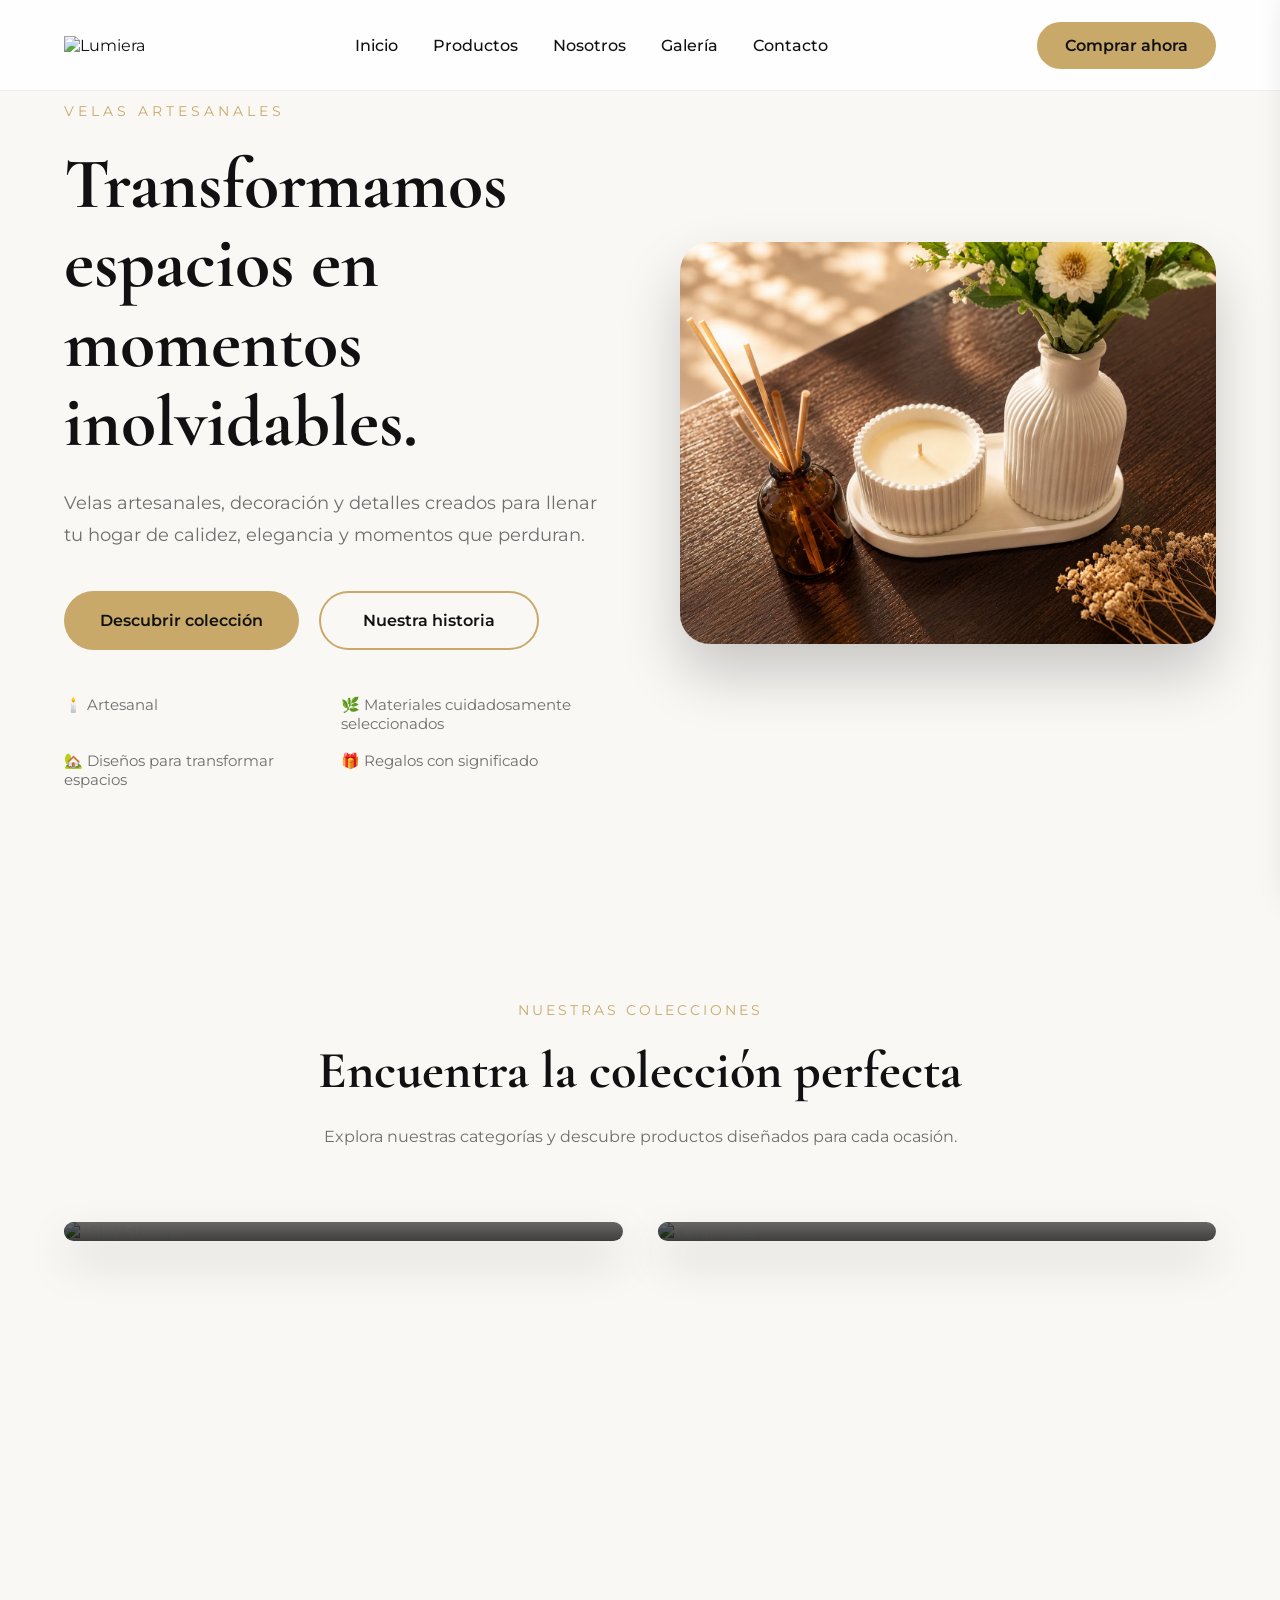
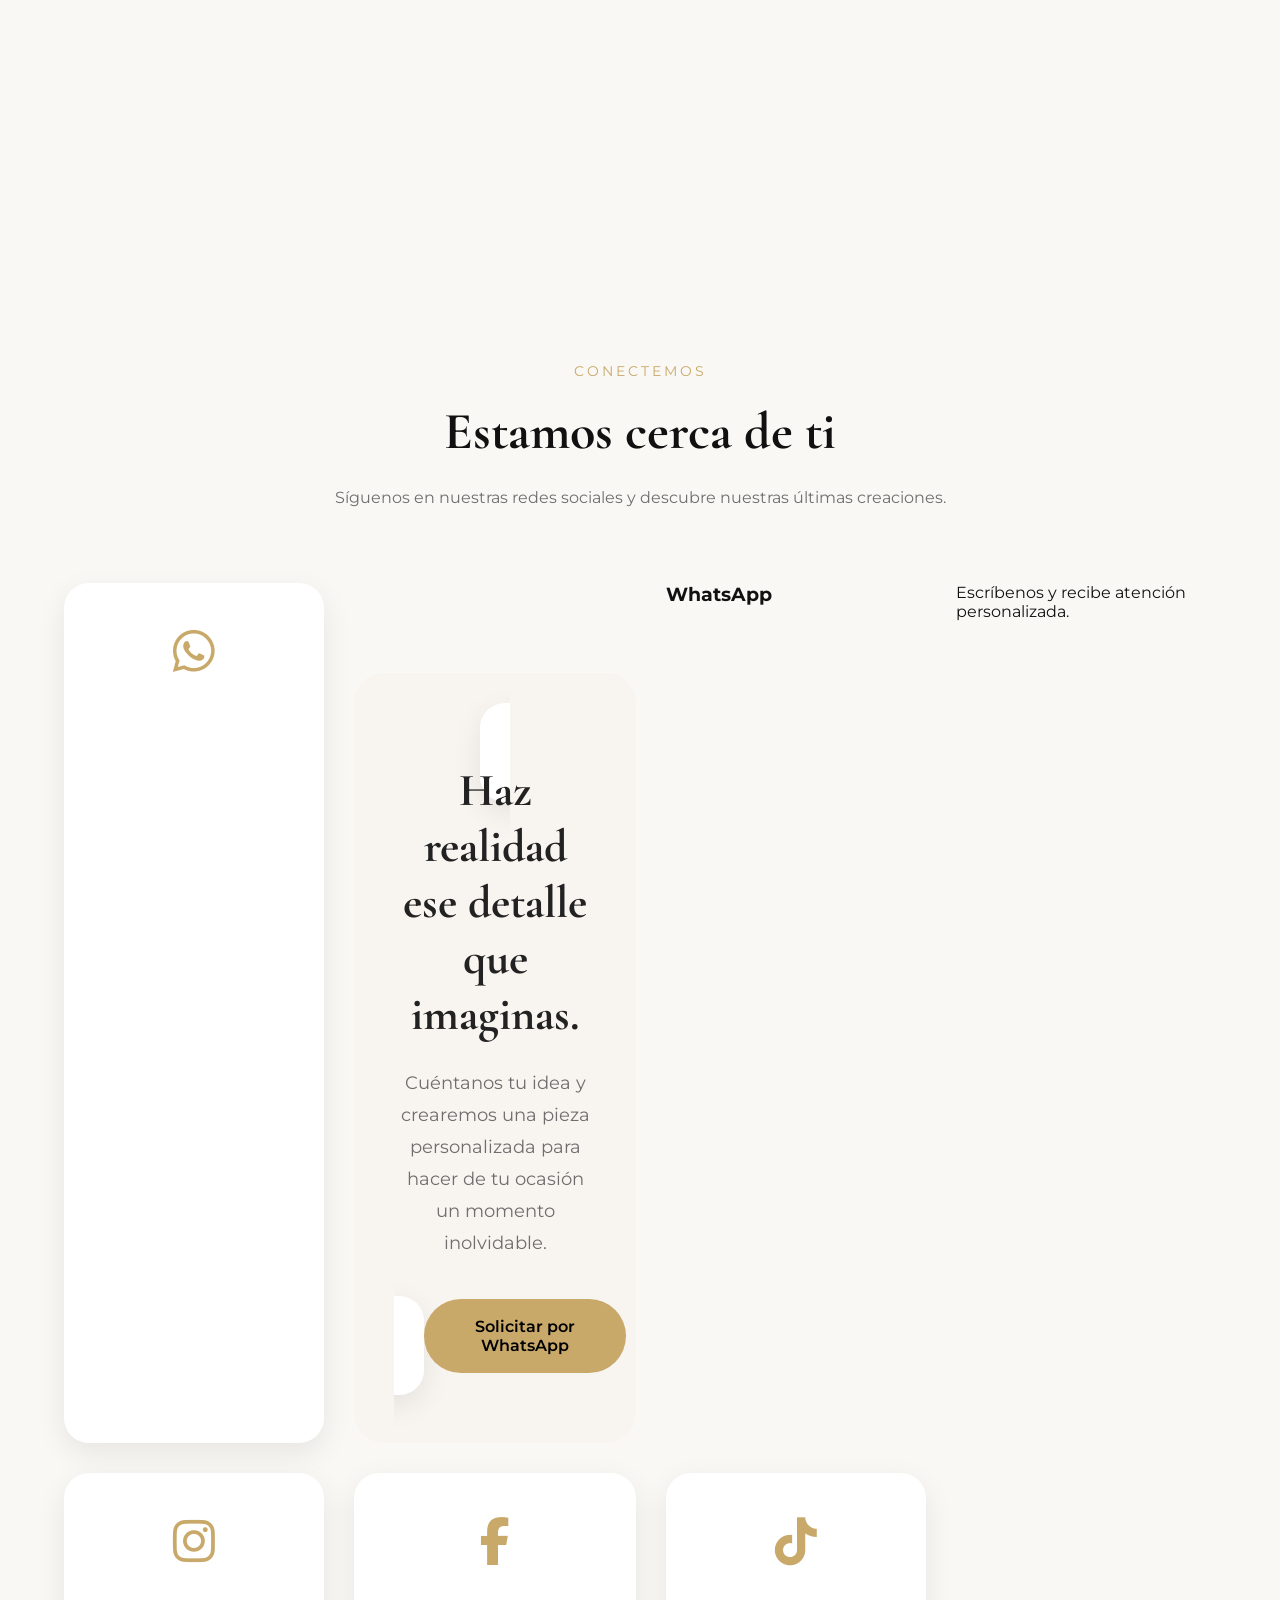
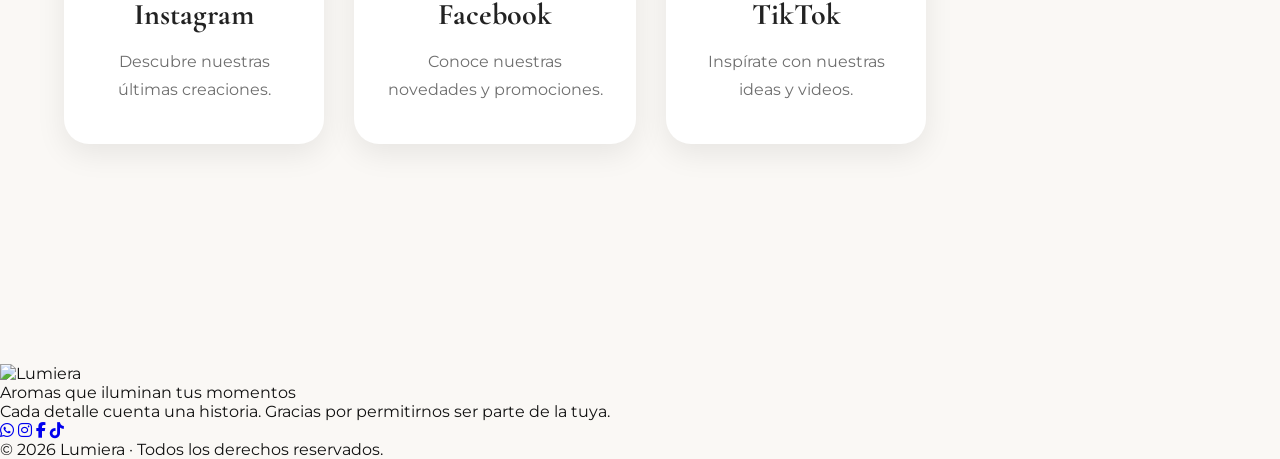
==== index.html @ d1948fd7 "Actualizar index.html" ====
<!DOCTYPE html>
<html lang="es">

<head>

    <meta charset="UTF-8">

    <meta name="viewport" content="width=device-width, initial-scale=1.0">

    <title>Lumiera | Aromas que iluminan tus momentos</title>

    <link rel="stylesheet" href="style.css">
        
        <link rel="stylesheet"
href="https://cdnjs.cloudflare.com/ajax/libs/font-awesome/6.7.2/css/all.min.css">

    <!-- Google Fonts -->

    <link rel="preconnect" href="https://fonts.googleapis.com">

    <link rel="preconnect" href="https://fonts.gstatic.com" crossorigin>

    <link href="https://fonts.googleapis.com/css2?family=Cormorant+Garamond:wght@400;500;600;700&family=Montserrat:wght@300;400;500;600&display=swap" rel="stylesheet">

</head>

<body>

<header>

<nav class="navbar">

    <!-- Logo -->

    <div class="logo">

        <img src="img/logo.png" alt="Lumiera">

    </div>

    <!-- Menú -->

    <ul class="menu">

        <li><a href="#inicio">Inicio</a></li>

        <li><a href="#productos">Productos</a></li>

        <li><a href="#nosotros">Nosotros</a></li>

        <li><a href="#galeria">Galería</a></li>

        <li><a href="#contacto">Contacto</a></li>

    </ul>

<!-- Botón escritorio -->

<a href="#productos" class="btn-menu">

    Comprar ahora

</a>

<!-- Botón hamburguesa -->

<div class="hamburguesa">

    <span></span>
    <span></span>
    <span></span>

</div>

</nav>

<!-- Menú lateral para móviles -->

<div class="menu-movil">

    <a href="#inicio">Inicio</a>

    <a href="#productos">Colección</a>

    <a href="#nosotros">Nosotros</a>

    <a href="#galeria">Galería</a>

    <a href="#contacto">Contacto</a>

    <a href="#productos" class="btn-menu-movil">

        Comprar ahora

    </a>

</div>

</header>

<section id="inicio" class="hero">

<div class="hero-texto">

<span>

VELAS ARTESANALES

</span>

<h1>

Transformamos espacios
en momentos inolvidables.

</h1>

<p>

Velas artesanales, decoración y detalles creados para llenar tu hogar de calidez, elegancia y momentos que perduran.

</p>

<div class="hero-botones">

    <a href="#productos" class="btn-principal">

        Descubrir colección

    </a>

    <a href="#nosotros" class="btn-secundario">

        Nuestra historia

    </a>

</div>

<div class="hero-valores">

    <div>🕯️ Artesanal</div>

    <div>🌿 Materiales cuidadosamente seleccionados</div>

    <div>🏡 Diseños para transformar espacios</div>

    <div>🎁 Regalos con significado</div>

</div>

</div>

<div class="hero-imagen">

<img src="img/hero.jpg" alt="Hero">

</div>

</section>

<section id="productos" class="colecciones">

    <div class="titulo-seccion">

        <span>NUESTRAS COLECCIONES</span>

        <h2>Encuentra la colección perfecta</h2>

        <p>
            Explora nuestras categorías y descubre productos diseñados para cada ocasión.
        </p>

    </div>

    <div class="grid-colecciones">

        <!-- Baby Shower -->

        <a href="babyshower.html" class="card-coleccion">

            <img src="img/babyshower.jpg" alt="Baby Shower">

            <div class="card-info">

                <h3>Baby Shower</h3>

                <p>Recuerdos y detalles personalizados.</p>

            </div>

        </a>

        <!-- Cerámicas -->

        <a href="ceramicas.html" class="card-coleccion">

            <img src="img/ceramicas.jpg" alt="Cerámicas">

            <div class="card-info">

                <h3>Cerámicas</h3>

                <p>Decoración artesanal para tu hogar.</p>

            </div>

        </a>

    </div>

</section>

<section id="nosotros">

</section>

<section id="galeria">

</section>

<!-- =========================
CONTACTO
========================= -->

<section class="contacto" id="contacto">

    <div class="titulo-seccion">

        <span>CONECTEMOS</span>

        <h2>Estamos cerca de ti</h2>

        <p>
            Síguenos en nuestras redes sociales y descubre nuestras últimas creaciones.
        </p>

    </div>
    
    <div class="redes-contacto">

    <a href="https://wa.me/57TU_NUMERO" target="_blank" class="card-red">

    <div class="icono-red">
    <i class="fa-brands fa-whatsapp"></i>
</div>

<div class="cta-contacto">

    <h2>Haz realidad ese detalle que imaginas.</h2>

    <p>
        Cuéntanos tu idea y crearemos una pieza personalizada
        para hacer de tu ocasión un momento inolvidable.
    </p>

    <a href="https://wa.me/57TU_NUMERO?text=Hola,%20vi%20la%20página%20de%20Lumiera%20y%20me%20gustaría%20solicitar%20información."
       target="_blank"
       class="btn-contacto">

        Solicitar por WhatsApp

    </a>

</div>

        <h3>WhatsApp</h3>

        <p>Escríbenos y recibe atención personalizada.</p>

    </a>

    <a href="https://instagram.com/TU_USUARIO" target="_blank" class="card-red">

    <div class="icono-red">
    <i class="fa-brands fa-instagram"></i>
</div>

        <h3>Instagram</h3>

        <p>Descubre nuestras últimas creaciones.</p>

    </a>

    <a href="https://facebook.com/TU_PAGINA" target="_blank" class="card-red">

    <div class="icono-red">
    <i class="fa-brands fa-facebook-f"></i>
</div>

        <h3>Facebook</h3>

        <p>Conoce nuestras novedades y promociones.</p>

    </a>

    <a href="https://tiktok.com/@TU_USUARIO" target="_blank" class="card-red">

    <div class="icono-red">
    <i class="fa-brands fa-tiktok"></i>
</div>

        <h3>TikTok</h3>

        <p>Inspírate con nuestras ideas y videos.</p>

    </a>

</div>

</section>

<!-- =========================
FOOTER
========================= -->

<footer class="footer">

    <div class="footer-contenido">

        <img src="img/logo.png" alt="Lumiera" class="footer-logo">

        <p class="footer-eslogan">
            Aromas que iluminan tus momentos
        </p>

        <p class="footer-texto">
            Cada detalle cuenta una historia.
            Gracias por permitirnos ser parte de la tuya.
        </p>

        <div class="footer-redes">

            <a href="#"><i class="fa-brands fa-whatsapp"></i></a>

            <a href="#"><i class="fa-brands fa-instagram"></i></a>

            <a href="#"><i class="fa-brands fa-facebook-f"></i></a>

            <a href="#"><i class="fa-brands fa-tiktok"></i></a>

        </div>

        <p class="footer-copy">

            © 2026 Lumiera · Todos los derechos reservados.

        </p>

    </div>

</footer>

<script src="script.js"></script>

</body>

</html>
---- style.css ----
/* ==========================================
   LUMIERA
   Hoja de estilos principal
========================================== */

/* ===== VARIABLES ===== */

:root{

    --color-fondo:#FAF8F5;

    --color-fondo-2:#F3EEE8;

    --color-negro:#111111;

    --color-dorado:#C8A96A;

    --color-gris:#6E6E6E;

    --color-blanco:#FFFFFF;

    --fuente-titulo:'Cormorant Garamond', serif;

    --fuente-texto:'Montserrat', sans-serif;

}

/* ===== RESET ===== */

*{

    margin:0;

    padding:0;

    box-sizing:border-box;

}

html{

    scroll-behavior:smooth;

}

body{

    background:var(--color-fondo);

    color:var(--color-negro);

    font-family:var(--fuente-texto);

}

/* ===== HEADER ===== */

header{

    position:fixed;

    top:0;

    left:0;

    width:100%;

    background:rgba(255,255,255,.85);

    backdrop-filter:blur(12px);

    border-bottom:1px solid rgba(0,0,0,.05);

    z-index:999;

}

/* ===== NAVBAR ===== */

.navbar{

    width:90%;

    max-width:1400px;

    height:90px;

    margin:auto;

    display:flex;

    justify-content:space-between;

    align-items:center;

}

.logo img{

    height:100px;

}

.menu{

    display:flex;

    list-style:none;

    gap:35px;

}

.menu a{

    text-decoration:none;

    color:var(--color-negro);

    font-weight:500;

    transition:.3s;

}

.menu a:hover{

    color:var(--color-dorado);

}

/* ===== BOTÓN DEL MENÚ ===== */

.btn-menu{

    background:var(--color-dorado);

    color:var(--color-negro);

    padding:14px 28px;

    border-radius:40px;

    text-decoration:none;

    font-weight:600;

    transition:.3s;

}

.btn-menu:hover{

    transform:translateY(-3px);

    box-shadow:0 12px 25px rgba(200,169,106,.35);

}

/* ==========================
   BOTÓN HAMBURGUESA
========================== */

.hamburguesa{

    display:none;

    width:32px;

    height:24px;

    cursor:pointer;

    flex-direction:column;

    justify-content:space-between;

   position:relative;
   z-index:1001;

}

.hamburguesa span{

    width:100%;

    height:3px;

    background:var(--color-negro);

    border-radius:5px;

    transition:.3s;

}

/* ==========================
   MENÚ LATERAL MÓVIL
========================== */

.menu-movil{

    position:fixed;

    top:0;

    right:-320px;

    width:300px;

    height:100vh;

    background:white;

    box-shadow:-10px 0 30px rgba(0,0,0,.15);

    display:flex;

    flex-direction:column;

    padding:120px 35px;

    gap:25px;

    transition:.4s;

    z-index:998;

}

.menu-movil.activo{

    right:0;

}

.menu-movil a{

    text-decoration:none;

    color:var(--color-negro);

    font-size:18px;

}

.btn-menu-movil{

    margin-top:20px;

    background:var(--color-dorado);

    color:black !important;

    padding:15px;

    border-radius:30px;

    text-align:center;

}

/* ===== HERO ===== */

.hero{

    width:90%;

    max-width:1400px;

    min-height:100vh;

    margin:auto;

    display:grid;

    grid-template-columns:1fr 1fr;

    gap:80px;

    align-items:center;

    padding-top:90px;

}

.hero-texto span{

    color:var(--color-dorado);

    letter-spacing:4px;

    font-size:14px;

}

.hero-texto h1{

    font-family:var(--fuente-titulo);

    font-size:72px;

    line-height:1.1;

    margin:25px 0;

}

.hero-texto p{

    color:var(--color-gris);

    line-height:32px;

    font-size:18px;

    margin-bottom:40px;

}

.hero-botones{

    display:flex;

    gap:20px;

    margin-bottom:45px;

}

.btn-principal{

    display:inline-flex;

    align-items:center;

    justify-content:center;

    background:var(--color-dorado);

    color:var(--color-negro);

    text-decoration:none;

    padding:18px 36px;

    border-radius:50px;

    font-weight:600;

    min-width:220px;

    transition:all .3s ease;

}

.btn-principal:hover{

    transform:translateY(-4px);

    box-shadow:0 18px 35px rgba(200,169,106,.35);

}

.btn-secundario{

    display:inline-flex;

    align-items:center;

    justify-content:center;

    border:2px solid var(--color-dorado);

    color:var(--color-negro);

    text-decoration:none;

    padding:18px 36px;

    border-radius:50px;

    font-weight:600;

    min-width:220px;

    transition:all .3s ease;

}

.btn-secundario:hover{

    background:var(--color-dorado);

    transform:translateY(-4px);

}
.hero-valores{

    display:grid;

    grid-template-columns:1fr 1fr;

    gap:18px;

    color:var(--color-gris);

    font-size:15px;

}

.hero-texto a:hover{

    transform:translateY(-4px);

}

.hero-imagen img{

    width:100%;

    border-radius:30px;

    box-shadow:0 30px 60px rgba(0,0,0,.20);

}

/* ==========================================
   CABECERA CATEGORÍA
========================================== */

.cabecera-categoria{

    position:relative;

    width:100%;

    height:500px;

    overflow:hidden;

    display:flex;

    justify-content:center;

    align-items:center;

    text-align:center;

}

.cabecera-categoria img{

    position:absolute;

    width:100%;

    height:100%;

    object-fit:cover;

}

.overlay{

    position:absolute;

    inset:0;

    background:rgba(0,0,0,.45);

}

.cabecera-texto{

    position:relative;

    z-index:2;

    color:white;

    width:90%;

    max-width:900px;

}

.cabecera-texto span{

    color:#E4C27A;

    letter-spacing:4px;

    font-size:14px;

}

.cabecera-texto h1{

    font-family:var(--fuente-titulo);

    font-size:70px;

    margin:25px 0;

}

.cabecera-texto p{

    font-size:20px;

    line-height:34px;

}

/* ===== SECCIONES ===== */

section{

    padding:100px 0;

}

/* ==========================================
   COLECCIONES
========================================== */

.colecciones{

    width:90%;

    max-width:1400px;

    margin:auto;

}

.titulo-seccion{

    text-align:center;

    margin-bottom:70px;

}

.titulo-seccion span{

    color:var(--color-dorado);

    letter-spacing:3px;

    font-size:14px;

}

.titulo-seccion h2{

    font-family:var(--fuente-titulo);

    font-size:52px;

    margin:20px 0;

}

.titulo-seccion p{

    color:var(--color-gris);

    max-width:650px;

    margin:auto;

    line-height:30px;

}

.grid-colecciones{

    display:grid;

    grid-template-columns:repeat(2,1fr);

    gap:35px;

}

.card-coleccion{

    position:relative;

    overflow:hidden;

    border-radius:25px;

    text-decoration:none;

    color:white;

    box-shadow:0 20px 45px rgba(0,0,0,.15);

}

.card-coleccion img{

    width:100%;

    height:450px;

    object-fit:cover;

    transition:.5s;

}

.card-coleccion:hover img{

    transform:scale(1.08);

}

.card-info{

    position:absolute;

    left:0;

    bottom:0;

    width:100%;

    padding:35px;

    background:linear-gradient(to top,
    rgba(0,0,0,.75),
    rgba(0,0,0,.15),
    transparent);

}

.card-info h3{

    font-size:34px;

    font-family:var(--fuente-titulo);

    margin-bottom:10px;

}

.card-info p{

    font-size:16px;

}



/* ==========================================
   CATÁLOGO BABY SHOWER
========================================== */

.catalogo{

    width:90%;

    max-width:1400px;

    margin:120px auto;

}

.grid-catalogo{

    display:grid;

    grid-template-columns:repeat(3,1fr);

    gap:35px;

}

.card-producto{

    position:relative;

    overflow:hidden;

    border-radius:25px;

    cursor:pointer;

}

.card-producto img{

    width:100%;

    height:420px;

    object-fit:cover;

    transition:.5s;

}

.overlay-producto{

    position:absolute;

    inset:0;

    background:rgba(0,0,0,.45);

    display:flex;

    flex-direction:column;

    justify-content:center;

    align-items:center;

    color:white;

    opacity:0;

    transition:.4s;

}

.overlay-producto h3{

    font-family:var(--fuente-titulo);

    font-size:38px;

    margin-bottom:15px;

}

.overlay-producto span{

    border:1px solid white;

    padding:12px 24px;

    border-radius:30px;

    transition:.3s;

}

.card-producto:hover img{

    transform:scale(1.08);

}

.card-producto:hover .overlay-producto{

    opacity:1;

}

.overlay-producto span:hover{

    background:white;

    color:black;

}

/* ==========================================
   MODAL PRODUCTO
========================================== */

.modal{

    position:fixed;

    top:0;

    left:0;

    width:100%;

    height:100%;

    background:rgba(0,0,0,.70);

    display:flex;

    justify-content:center;

    align-items:center;

    overflow-y:auto;
   
    padding:40px 20px;

    opacity:0;

    visibility:hidden;

    transition:.35s;

    z-index:5000;

}

.modal.activo{

    opacity:1;

    visibility:visible;

}

.modal-contenido{

    width:90%;

    max-width:750px;

    background:white;

    border-radius:25px;

    padding:40px;

   margin:auto;

    position:relative;

    text-align:center;

    animation:subir .35s ease;

}

.modal-contenido img{

    width:100%;

    max-height:300px;

    object-fit:cover;

    border-radius:20px;

    margin-bottom:25px;

}

.modal-contenido h2{

    font-family:var(--fuente-titulo);

    font-size:42px;

    margin-bottom:20px;

}

.modal-contenido p{

    color:var(--color-gris);

    line-height:30px;

    margin-bottom:25px;

}

.modal-contenido ul{

    list-style:none;

    margin-bottom:35px;

}

.modal-contenido li{

    margin:12px 0;

}

.btn-whatsapp{

    display:inline-block;

    background:var(--color-dorado);

    color:black;

    text-decoration:none;

    padding:16px 35px;

    border-radius:35px;

    font-weight:600;

    transition:.3s;

}

.btn-whatsapp:hover{

    transform:translateY(-3px);

}

.cerrar-modal{

    position:absolute;

    top:18px;

    right:25px;

    font-size:34px;

    cursor:pointer;

}

@keyframes subir{

    from{

        transform:translateY(40px);

        opacity:0;

    }

    to{

        transform:translateY(0);

        opacity:1;

    }

}

/* =========================
   CONTACTO
========================= */

.contacto{

    width:90%;
    max-width:1400px;
    margin:120px auto;

}

.redes-contacto{

    display:grid;
    grid-template-columns:repeat(4,1fr);
    gap:30px;
    margin-top:70px;

}

.card-red{

    background:#fff;
    border-radius:25px;
    padding:40px 30px;
    text-align:center;
    text-decoration:none;
    color:#222;
    box-shadow:0 10px 30px rgba(0,0,0,.08);
    transition:.35s;

}

.card-red:hover{

    transform:translateY(-10px);
    box-shadow:0 20px 40px rgba(0,0,0,.12);

}

.icono-red{

    font-size:48px;
    color:var(--color-dorado);
    margin-bottom:25px;

}

.card-red h3{

    font-family:var(--fuente-titulo);
    font-size:30px;
    margin-bottom:15px;

}

.card-red p{

    color:var(--color-gris);
    line-height:28px;

}

/* CTA CONTACTO */

.cta-contacto{

    margin-top:90px;

    text-align:center;

    padding:70px 40px;

    background:#F8F5F1;

    border-radius:30px;

}

.cta-contacto h2{

    font-family:var(--fuente-titulo);

    font-size:46px;

    margin-bottom:25px;

}

.cta-contacto p{

    max-width:700px;

    margin:0 auto 40px;

    color:var(--color-gris);

    line-height:32px;

    font-size:18px;

}

.btn-contacto{

    display:inline-block;

    padding:18px 42px;

    background:var(--color-dorado);

    color:#000;

    text-decoration:none;

    border-radius:40px;

    font-weight:600;

    transition:.35s;

}

.btn-contacto:hover{

    transform:translateY(-4px);

    box-shadow:0 15px 30px rgba(0,0,0,.15);

}
/* ===== RESPONSIVE ===== */

@media (max-width:900px){

    .navbar{

        height:90px;

    }

   .menu{

    position:fixed;

    top:90px;

    right:-100%;

    width:80%;

    height:calc(100vh - 90px);

    background:var(--color-blanco);

    display:flex;

    flex-direction:column;

    align-items:flex-start;

    padding:40px;

    gap:35px;

    transition:right .35s ease;

    box-shadow:-10px 0 25px rgba(0,0,0,.12);

}

   .menu.activo{

    right:0;

}

    .btn-menu{

        display:none;

    }

    .hero{

        grid-template-columns:1fr;

        text-align:center;

        gap:40px;

        padding-top:120px;

    }

    .hero-texto h1{

        font-size:48px;

    }

.logo img{

height:55px;

}

.hamburguesa{

    display:flex;

}

 .hero-botones{

    flex-direction:column;

}

.hero-valores{

    grid-template-columns:1fr;

    text-align:left;

}  

.grid-colecciones{

    grid-template-columns:1fr;

}

.card-coleccion img{

    height:320px;

}

.titulo-seccion h2{

    font-size:40px;

}

.grid-catalogo{

    grid-template-columns:1fr;

}

.card-producto img{

    height:320px;

}

.card-producto{

    width:100%;

}

.overlay-producto{

    opacity:1;

    justify-content:flex-end;

    padding-bottom:30px;

    background:linear-gradient(
        to top,
        rgba(0,0,0,.65),
        rgba(0,0,0,.15),
        transparent
    );

}

.overlay-producto h3{

    font-size:28px;

}

.overlay-producto span{

    margin-top:10px;

}

/* CONTACTO */

.redes-contacto{

    grid-template-columns:1fr;

}

.cta-contacto{

    padding:50px 25px;

}

.cta-contacto h2{

    font-size:34px;

}

.cta-contacto p{

    font-size:16px;

    line-height:28px;

}
}
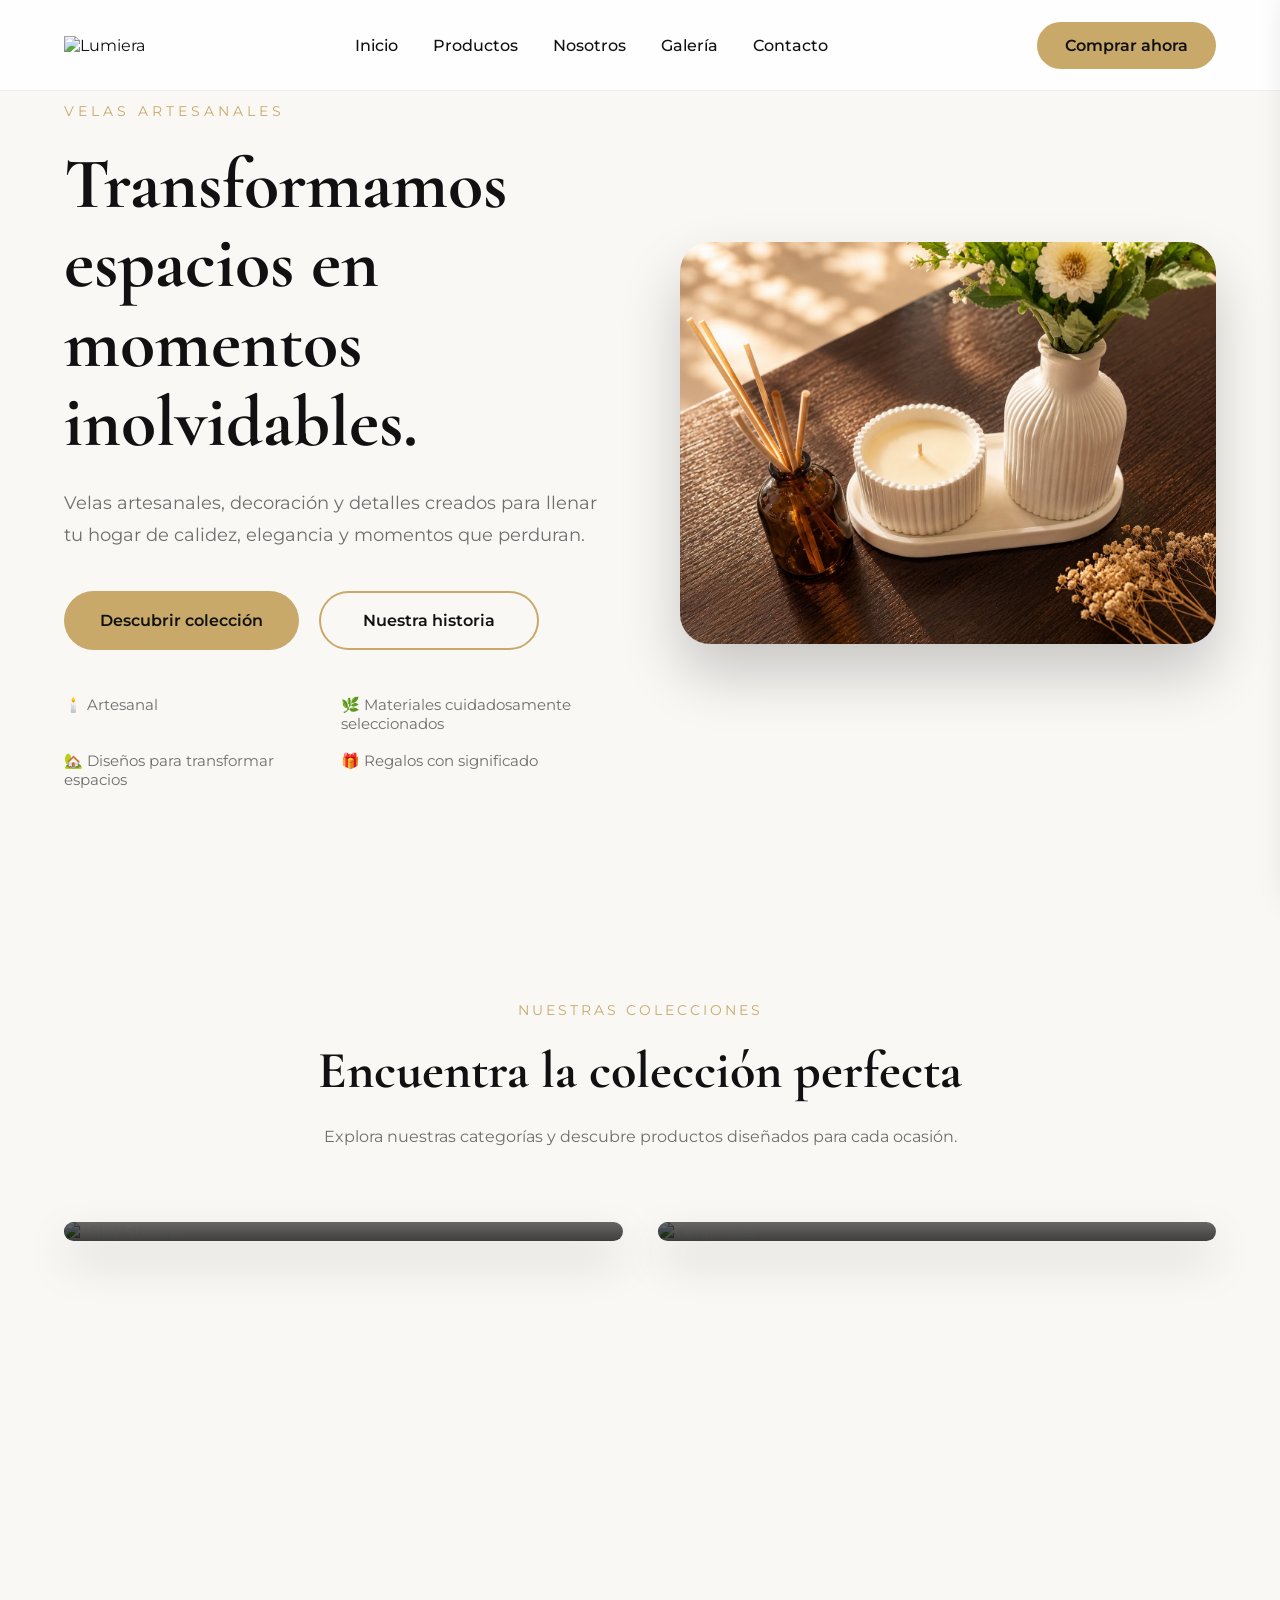
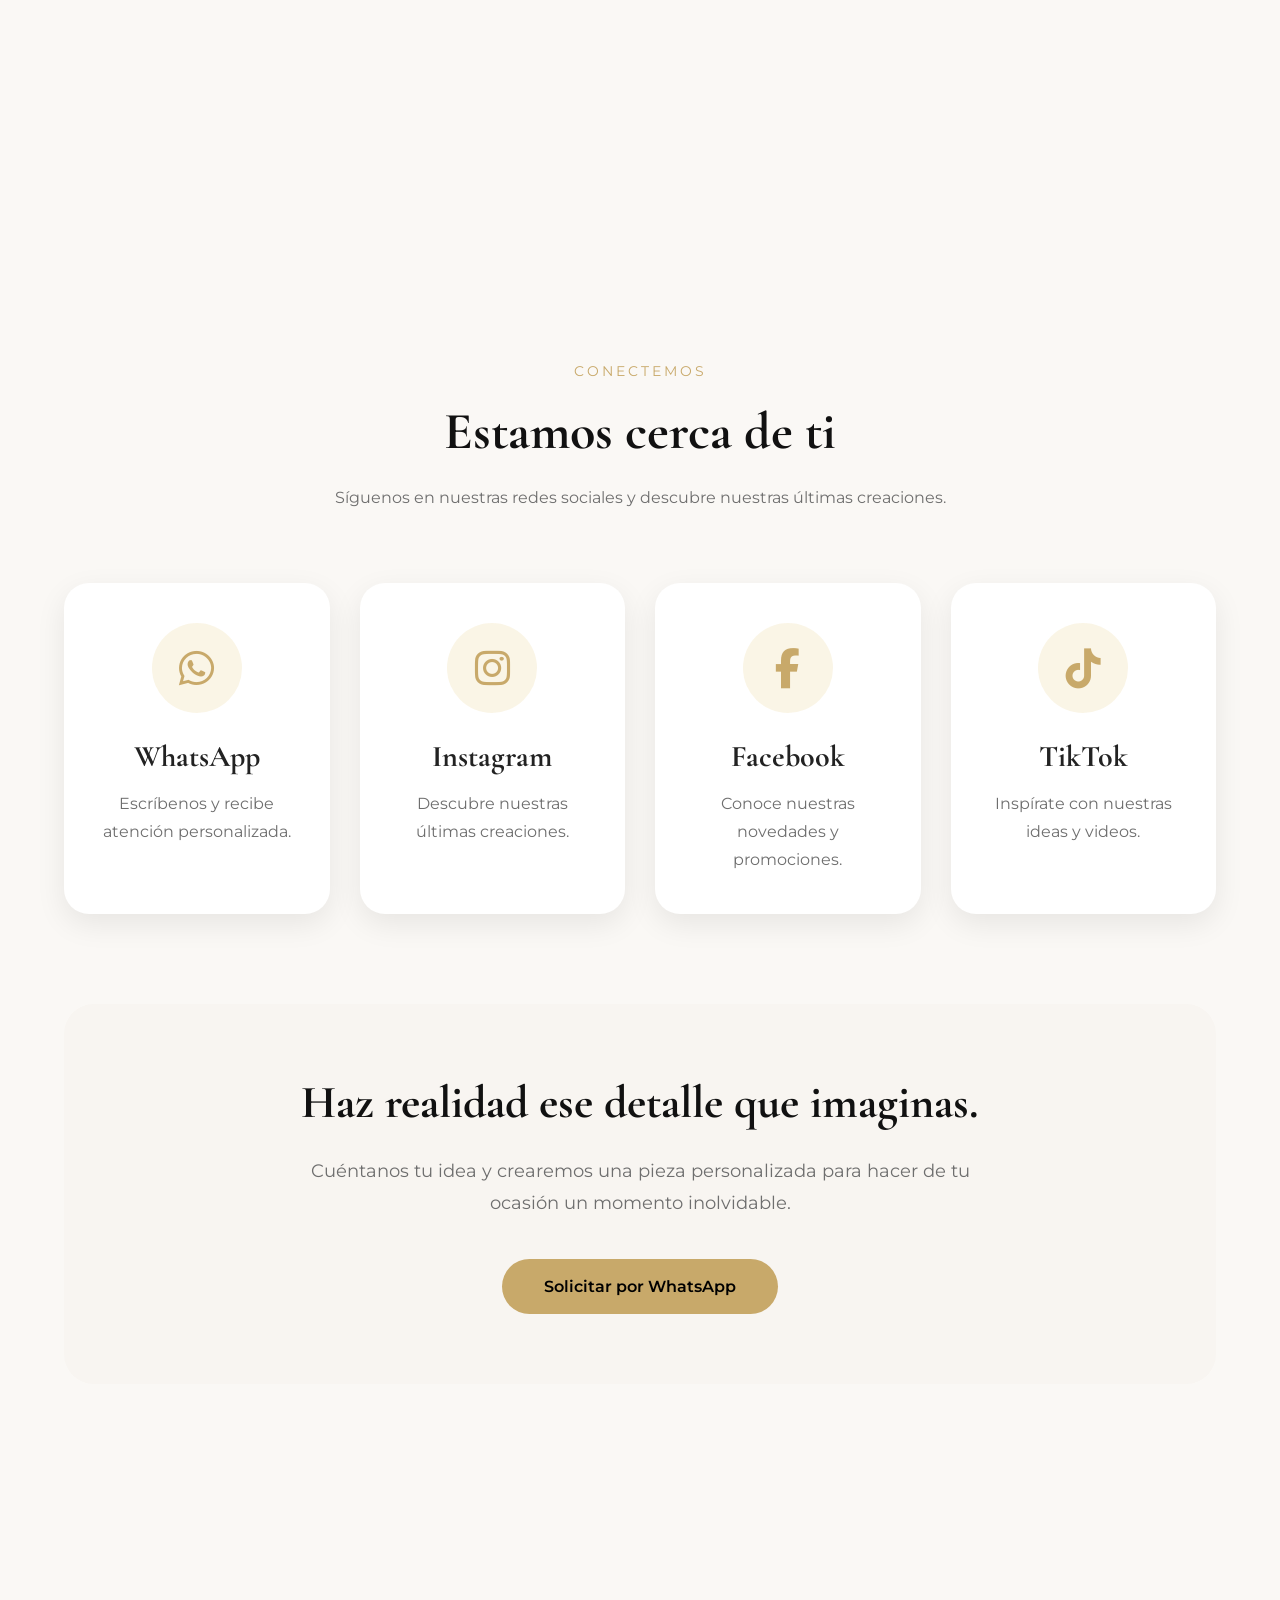
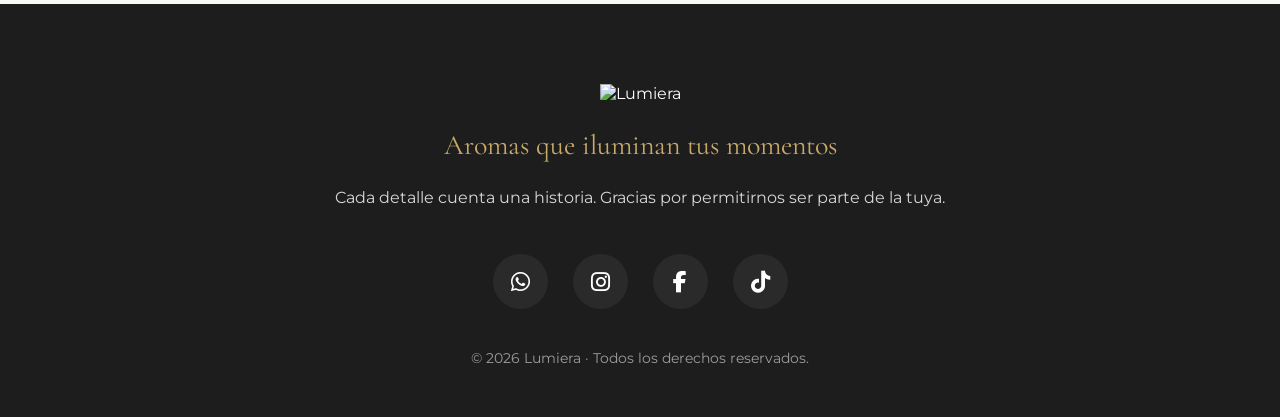
==== commit 73f22bc0: "Actualizar index.html" ====
--- a/index.html
+++ b/index.html
@@ -236,77 +236,77 @@
         </p>
 
     </div>
-    
+
     <div class="redes-contacto">
 
-    <a href="https://wa.me/57TU_NUMERO" target="_blank" class="card-red">
-
-    <div class="icono-red">
-    <i class="fa-brands fa-whatsapp"></i>
-</div>
-
-<div class="cta-contacto">
-
-    <h2>Haz realidad ese detalle que imaginas.</h2>
-
-    <p>
-        Cuéntanos tu idea y crearemos una pieza personalizada
-        para hacer de tu ocasión un momento inolvidable.
-    </p>
-
-    <a href="https://wa.me/57TU_NUMERO?text=Hola,%20vi%20la%20página%20de%20Lumiera%20y%20me%20gustaría%20solicitar%20información."
-       target="_blank"
-       class="btn-contacto">
-
-        Solicitar por WhatsApp
-
-    </a>
-
-</div>
-
-        <h3>WhatsApp</h3>
-
-        <p>Escríbenos y recibe atención personalizada.</p>
-
-    </a>
-
-    <a href="https://instagram.com/TU_USUARIO" target="_blank" class="card-red">
-
-    <div class="icono-red">
-    <i class="fa-brands fa-instagram"></i>
-</div>
-
-        <h3>Instagram</h3>
-
-        <p>Descubre nuestras últimas creaciones.</p>
-
-    </a>
-
-    <a href="https://facebook.com/TU_PAGINA" target="_blank" class="card-red">
-
-    <div class="icono-red">
-    <i class="fa-brands fa-facebook-f"></i>
-</div>
-
-        <h3>Facebook</h3>
-
-        <p>Conoce nuestras novedades y promociones.</p>
-
-    </a>
-
-    <a href="https://tiktok.com/@TU_USUARIO" target="_blank" class="card-red">
-
-    <div class="icono-red">
-    <i class="fa-brands fa-tiktok"></i>
-</div>
-
-        <h3>TikTok</h3>
-
-        <p>Inspírate con nuestras ideas y videos.</p>
-
-    </a>
-
-</div>
+        <a href="https://wa.me/57TU_NUMERO" target="_blank" class="card-red">
+
+            <div class="icono-red">
+                <i class="fa-brands fa-whatsapp"></i>
+            </div>
+
+            <h3>WhatsApp</h3>
+
+            <p>Escríbenos y recibe atención personalizada.</p>
+
+        </a>
+
+        <a href="https://instagram.com/TU_USUARIO" target="_blank" class="card-red">
+
+            <div class="icono-red">
+                <i class="fa-brands fa-instagram"></i>
+            </div>
+
+            <h3>Instagram</h3>
+
+            <p>Descubre nuestras últimas creaciones.</p>
+
+        </a>
+
+        <a href="https://facebook.com/TU_PAGINA" target="_blank" class="card-red">
+
+            <div class="icono-red">
+                <i class="fa-brands fa-facebook-f"></i>
+            </div>
+
+            <h3>Facebook</h3>
+
+            <p>Conoce nuestras novedades y promociones.</p>
+
+        </a>
+
+        <a href="https://tiktok.com/@TU_USUARIO" target="_blank" class="card-red">
+
+            <div class="icono-red">
+                <i class="fa-brands fa-tiktok"></i>
+            </div>
+
+            <h3>TikTok</h3>
+
+            <p>Inspírate con nuestras ideas y videos.</p>
+
+        </a>
+
+    </div>
+
+    <div class="cta-contacto">
+
+        <h2>Haz realidad ese detalle que imaginas.</h2>
+
+        <p>
+            Cuéntanos tu idea y crearemos una pieza personalizada
+            para hacer de tu ocasión un momento inolvidable.
+        </p>
+
+        <a href="https://wa.me/57TU_NUMERO?text=Hola,%20vi%20la%20página%20de%20Lumiera%20y%20me%20gustaría%20solicitar%20información."
+           target="_blank"
+           class="btn-contacto">
+
+            Solicitar por WhatsApp
+
+        </a>
+
+    </div>
 
 </section>
 
--- a/style.css
+++ b/style.css
@@ -987,11 +987,38 @@
 
 }
 
+.card-red:hover .icono-red{
+
+    background:var(--color-dorado);
+
+    color:white;
+
+    transform:scale(1.08);
+
+}
+
 .icono-red{
 
-    font-size:48px;
+    width:90px;
+    height:90px;
+
+    margin:0 auto 25px;
+
+    border-radius:50%;
+
+    background:rgba(212,175,55,.12);
+
+    display:flex;
+
+    justify-content:center;
+
+    align-items:center;
+
+    font-size:40px;
+
     color:var(--color-dorado);
-    margin-bottom:25px;
+
+    transition:.35s;
 
 }
 
@@ -1075,6 +1102,118 @@
     transform:translateY(-4px);
 
     box-shadow:0 15px 30px rgba(0,0,0,.15);
+
+}
+
+/* =========================
+   FOOTER
+========================= */
+
+.footer{
+
+    background:#1d1d1d;
+
+    color:white;
+
+    margin-top:120px;
+
+    padding:80px 20px 50px;
+
+}
+
+.footer-contenido{
+
+    max-width:900px;
+
+    margin:auto;
+
+    text-align:center;
+
+}
+
+.footer-logo{
+
+    height:90px;
+
+    margin-bottom:25px;
+
+}
+
+.footer-eslogan{
+
+    font-family:var(--fuente-titulo);
+
+    font-size:28px;
+
+    color:var(--color-dorado);
+
+    margin-bottom:20px;
+
+}
+
+.footer-texto{
+
+    color:#d7d7d7;
+
+    line-height:32px;
+
+    max-width:650px;
+
+    margin:0 auto 40px;
+
+}
+
+.footer-redes{
+
+    display:flex;
+
+    justify-content:center;
+
+    gap:25px;
+
+    margin-bottom:40px;
+
+}
+
+.footer-redes a{
+
+    width:55px;
+
+    height:55px;
+
+    border-radius:50%;
+
+    background:#2a2a2a;
+
+    display:flex;
+
+    justify-content:center;
+
+    align-items:center;
+
+    color:white;
+
+    font-size:22px;
+
+    text-decoration:none;
+
+    transition:.35s;
+
+}
+
+.footer-redes a:hover{
+
+    background:var(--color-dorado);
+
+    transform:translateY(-5px);
+
+}
+
+.footer-copy{
+
+    font-size:14px;
+
+    color:#9c9c9c;
 
 }
 /* ===== RESPONSIVE ===== */
@@ -1265,4 +1404,22 @@
     line-height:28px;
 
 }
-}
+
+.footer{
+
+    padding:60px 20px 40px;
+
+}
+
+.footer-logo{
+
+    height:70px;
+
+}
+
+.footer-eslogan{
+
+    font-size:24px;
+
+}
+}
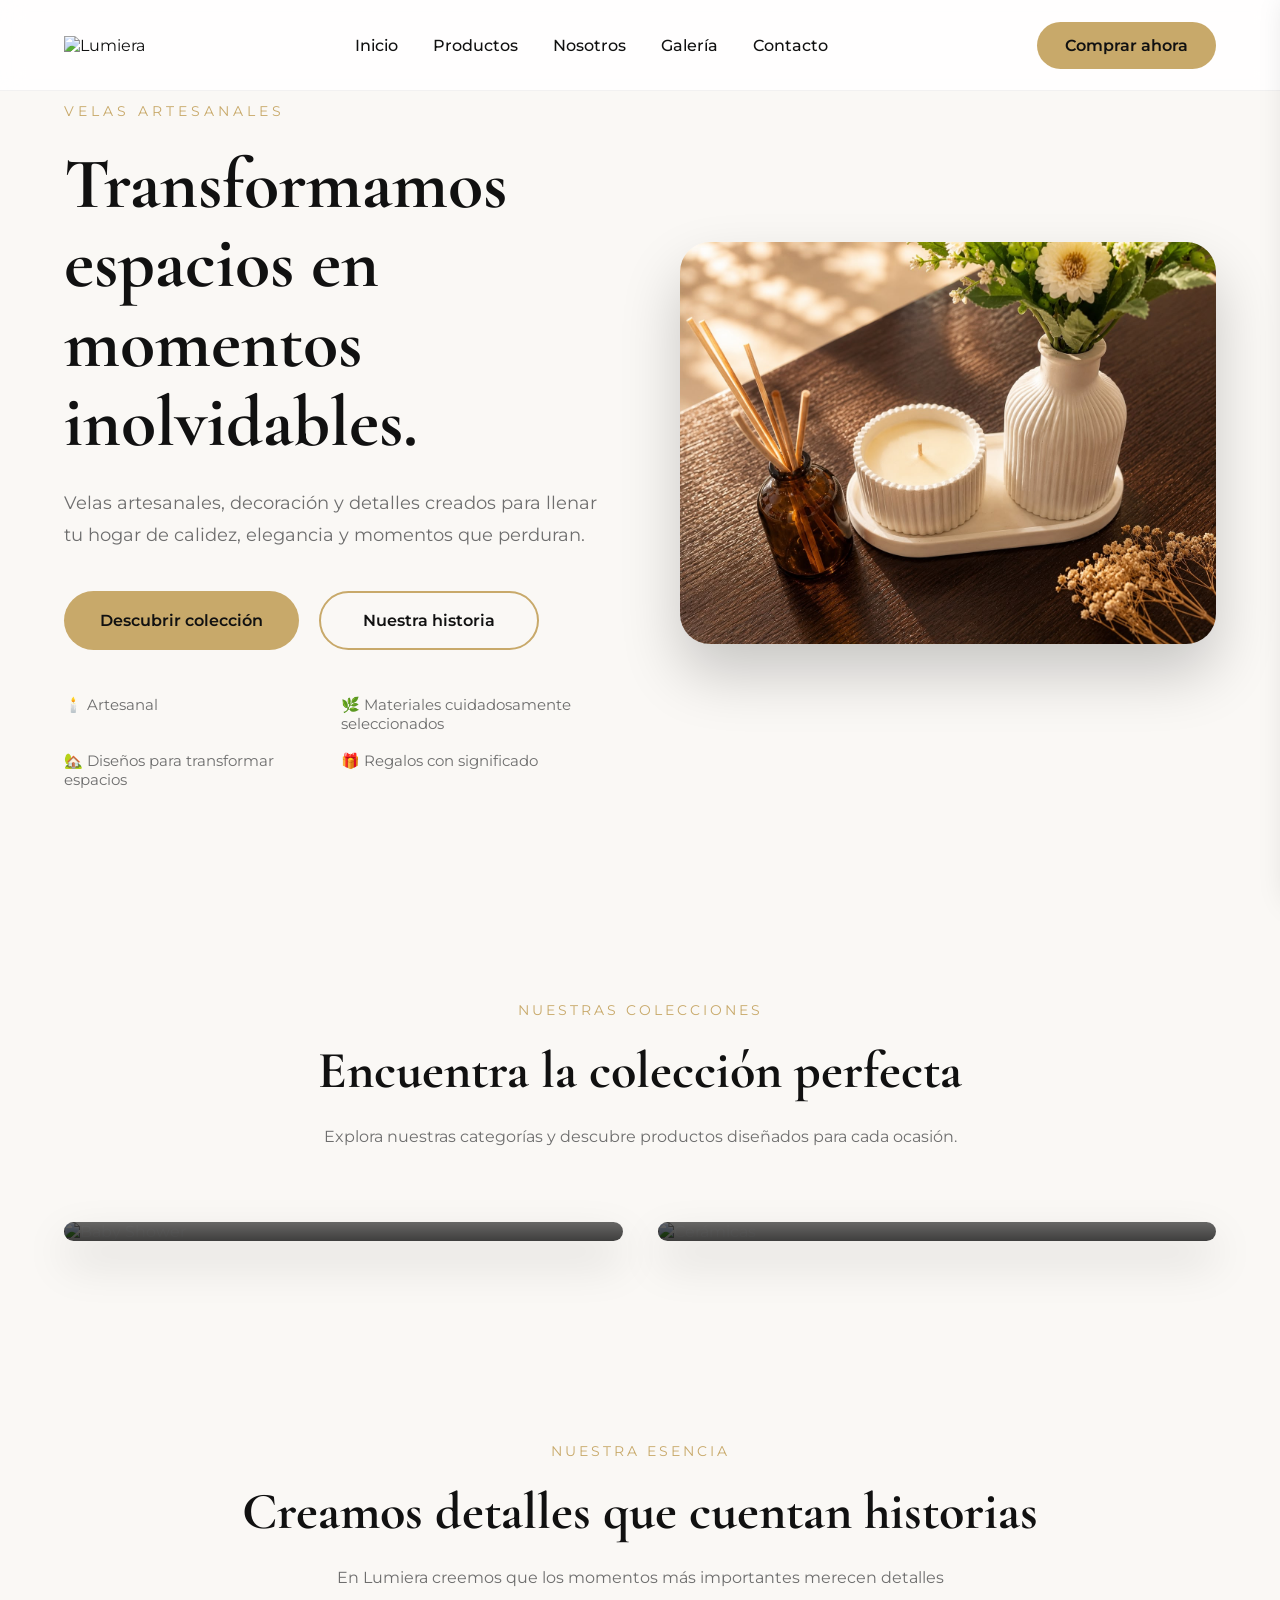
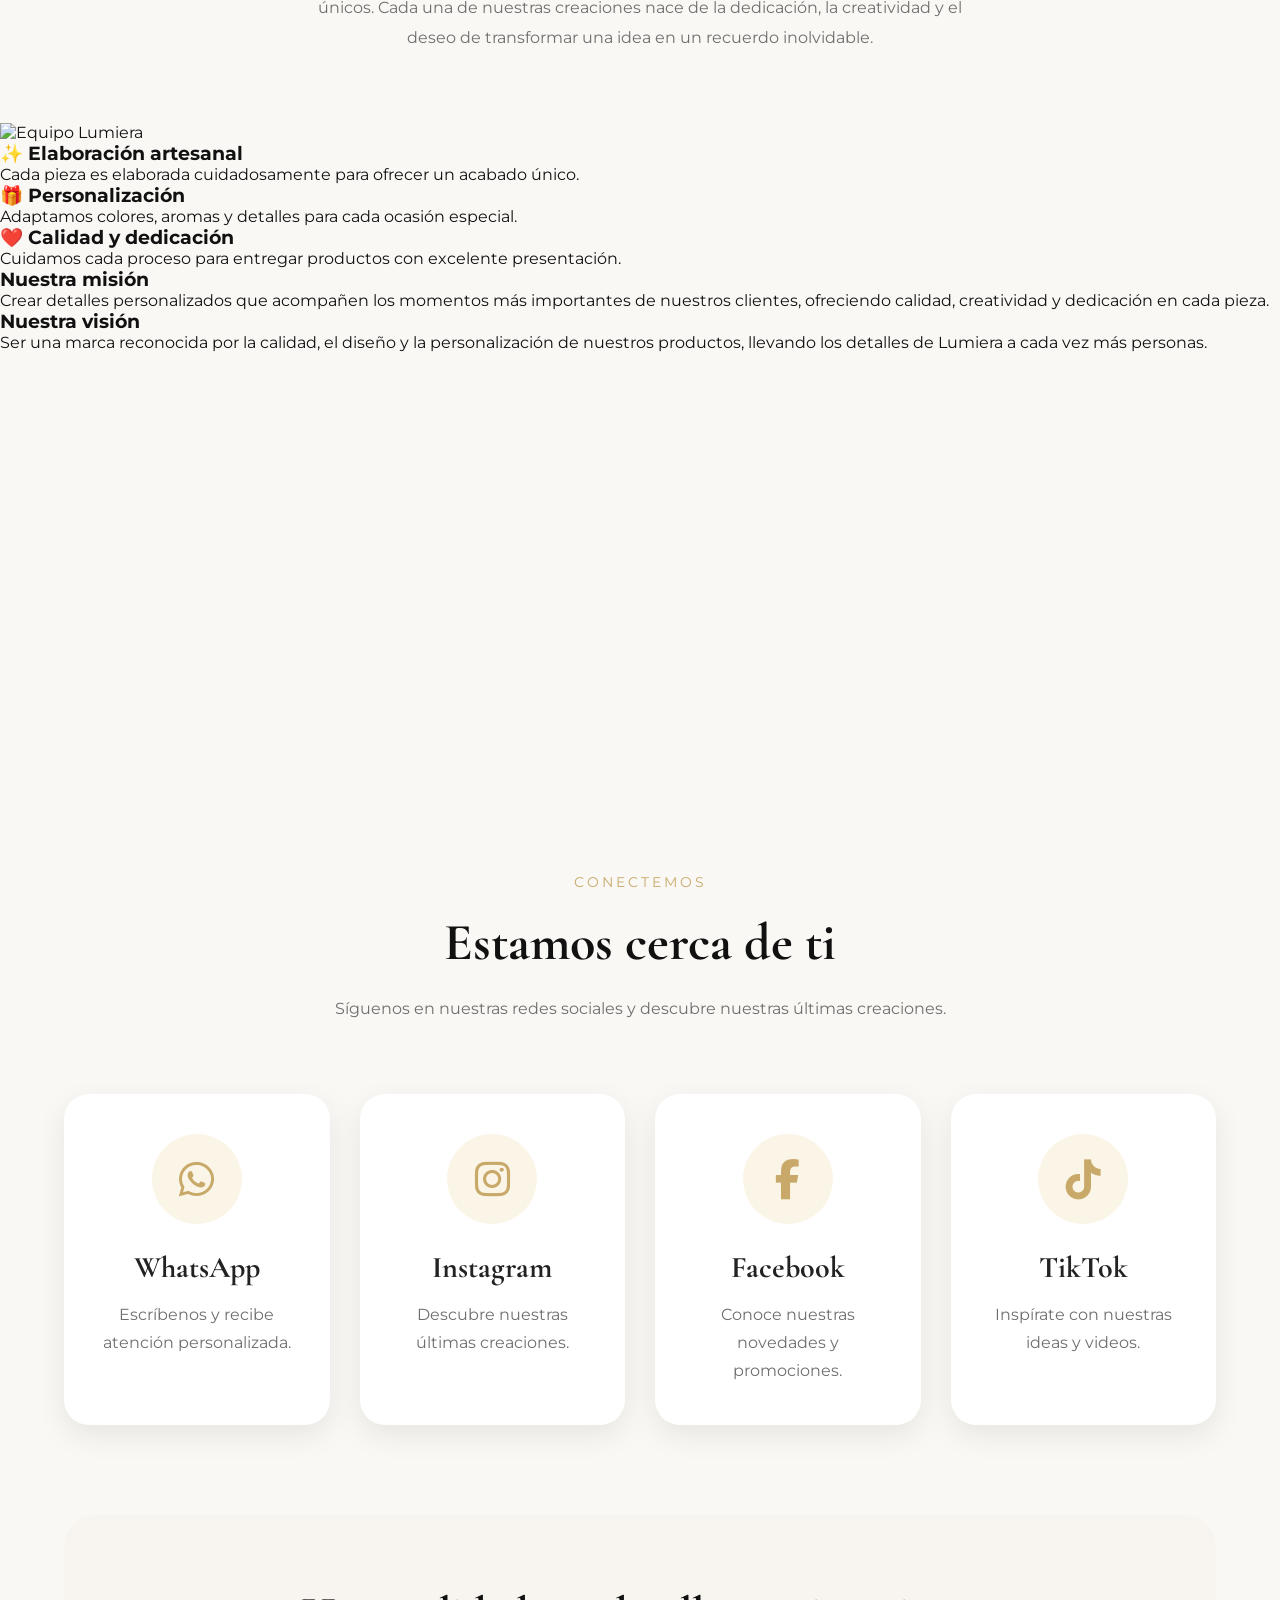
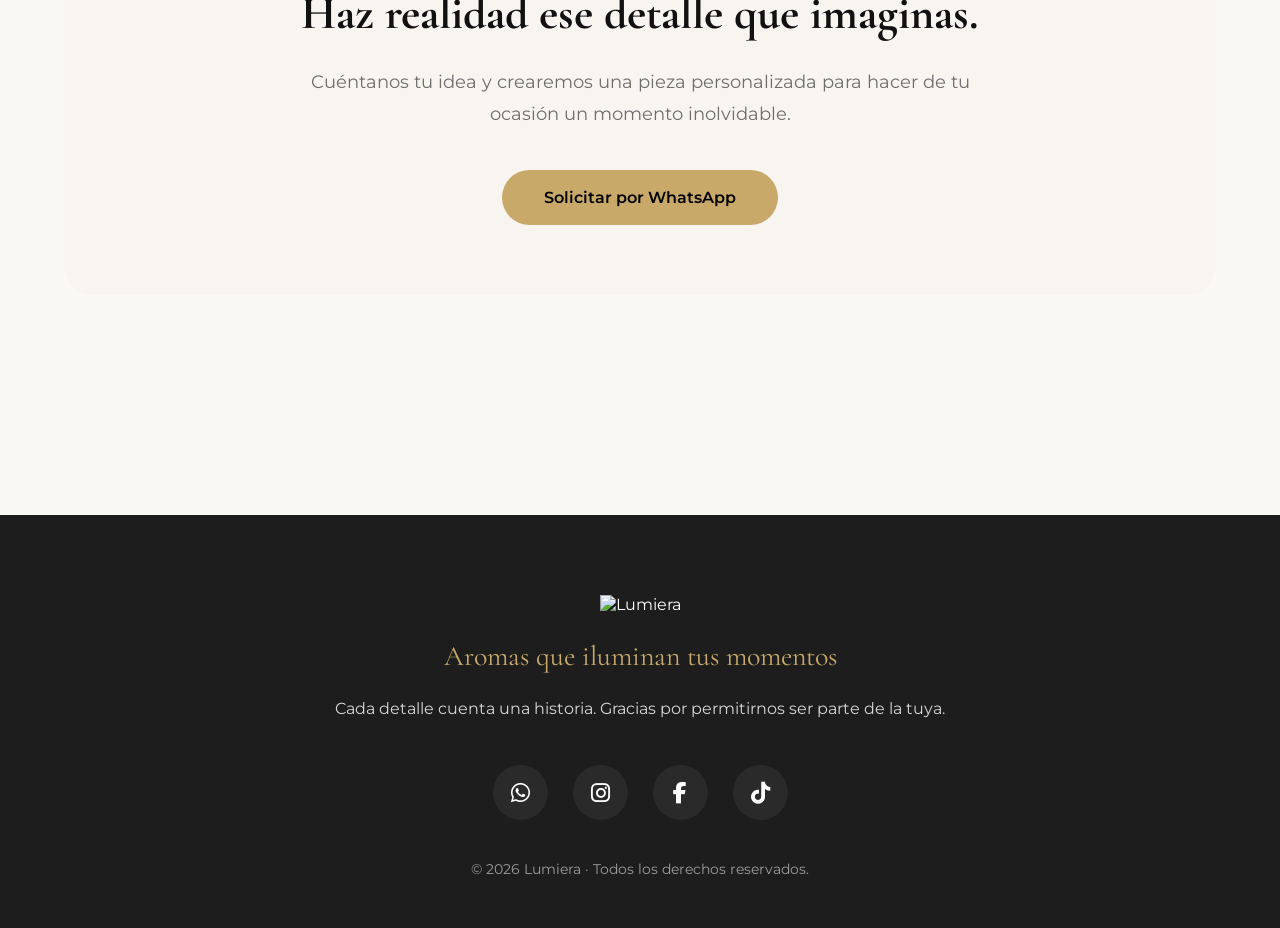
==== commit d6c087cb: "Update index.html" ====
--- a/index.html
+++ b/index.html
@@ -211,7 +211,91 @@
 
 </section>
 
-<section id="nosotros">
+<!-- =========================
+NOSOTROS
+========================= -->
+
+<section class="nosotros" id="nosotros">
+
+    <div class="titulo-seccion">
+
+        <span>NUESTRA ESENCIA</span>
+
+        <h2>Creamos detalles que cuentan historias</h2>
+
+        <p>
+            En Lumiera creemos que los momentos más importantes merecen detalles únicos. Cada una de nuestras creaciones nace de la dedicación, la creatividad y el deseo de transformar una idea en un recuerdo inolvidable.
+        </p>
+
+    </div>
+
+    <div class="nosotros-contenido">
+
+        <div class="nosotros-imagen">
+
+            <img src="img/equipo.jpg" alt="Equipo Lumiera">
+
+        </div>
+
+        <div class="nosotros-texto">
+
+            <div class="valor">
+
+                <h3>✨ Elaboración artesanal</h3>
+
+                <p>
+                    Cada pieza es elaborada cuidadosamente para ofrecer un acabado único.
+                </p>
+
+            </div>
+
+            <div class="valor">
+
+                <h3>🎁 Personalización</h3>
+
+                <p>
+                    Adaptamos colores, aromas y detalles para cada ocasión especial.
+                </p>
+
+            </div>
+
+            <div class="valor">
+
+                <h3>❤️ Calidad y dedicación</h3>
+
+                <p>
+                    Cuidamos cada proceso para entregar productos con excelente presentación.
+                </p>
+
+            </div>
+
+        </div>
+
+    </div>
+
+    <div class="mision-vision">
+
+        <div class="card-mision">
+
+            <h3>Nuestra misión</h3>
+
+            <p>
+                Crear detalles personalizados que acompañen los momentos más importantes de nuestros clientes, ofreciendo calidad, creatividad y dedicación en cada pieza.
+            </p>
+
+        </div>
+
+        <div class="card-mision">
+
+            <h3>Nuestra visión</h3>
+
+            <p>
+                Ser una marca reconocida por la calidad, el diseño y la personalización de nuestros productos, llevando los detalles de Lumiera a cada vez más personas.
+            </p>
+
+        </div>
+
+    </div>
 
 </section>
 
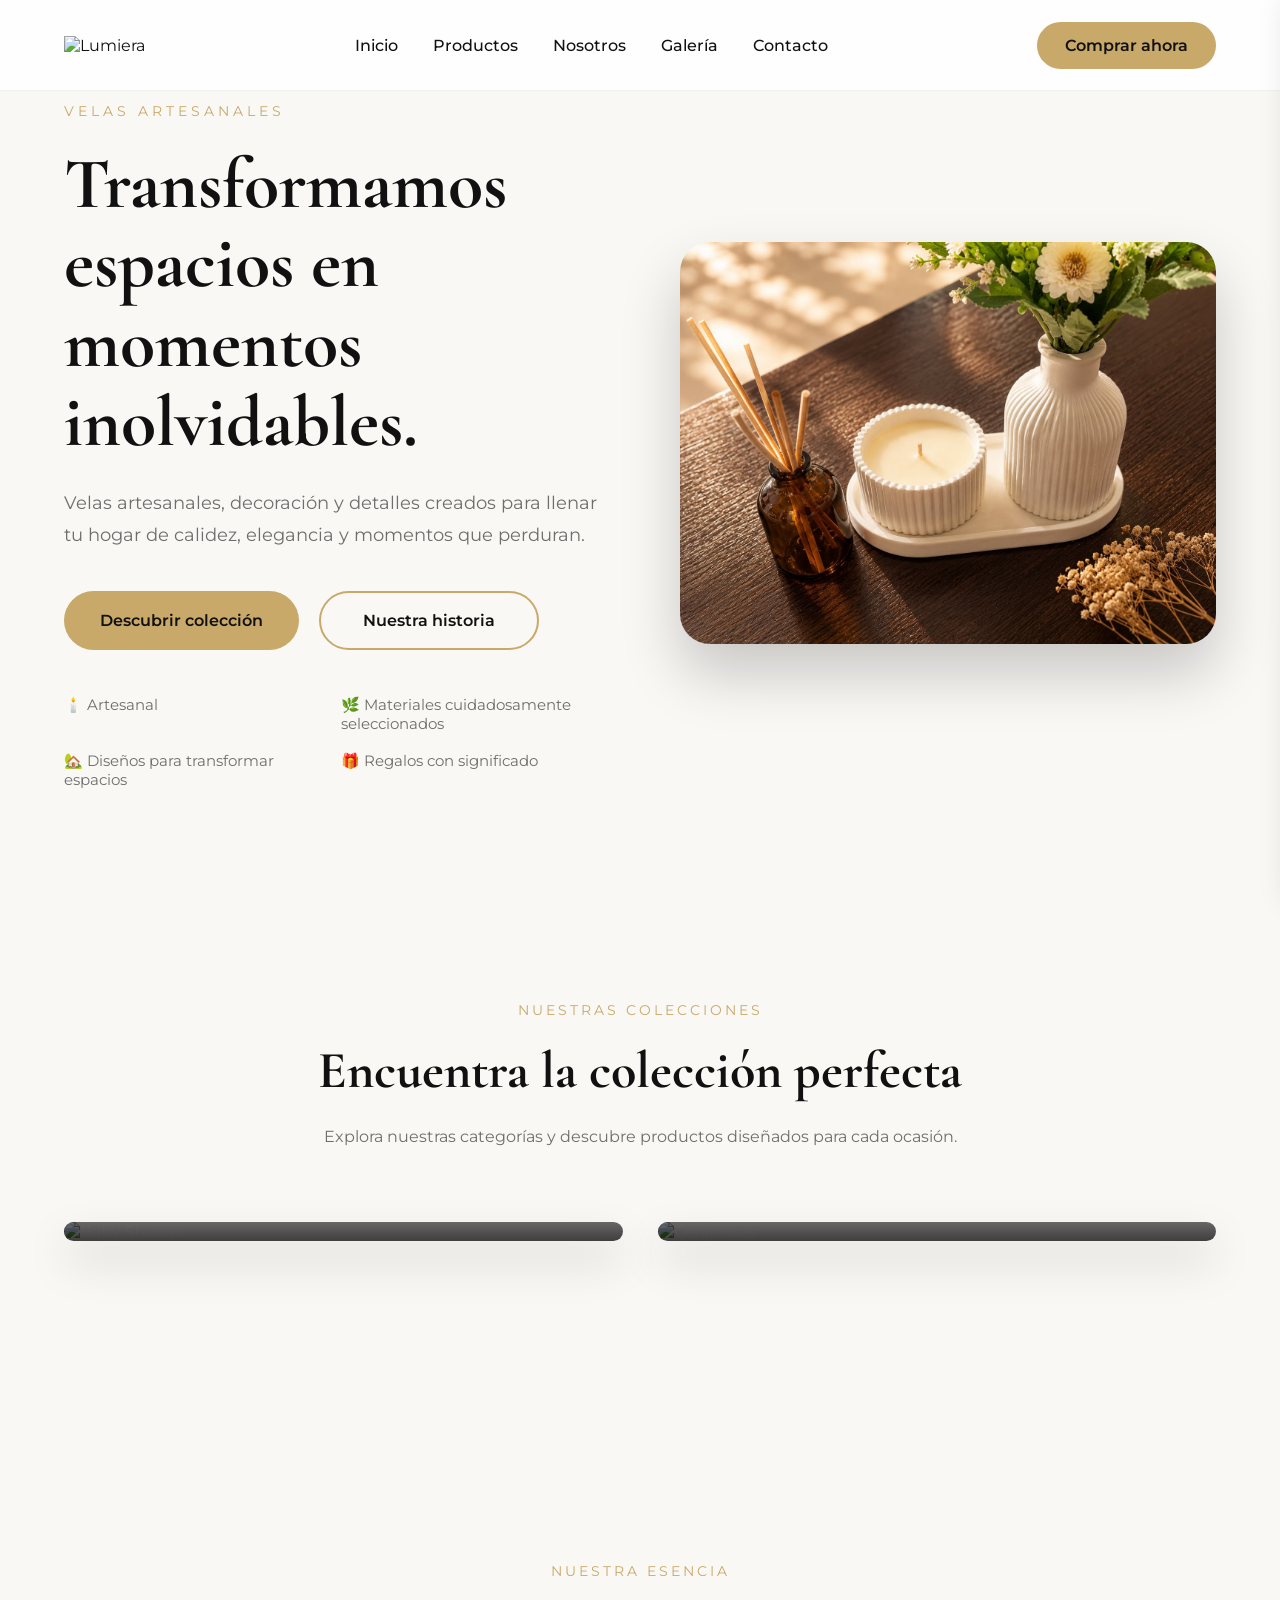
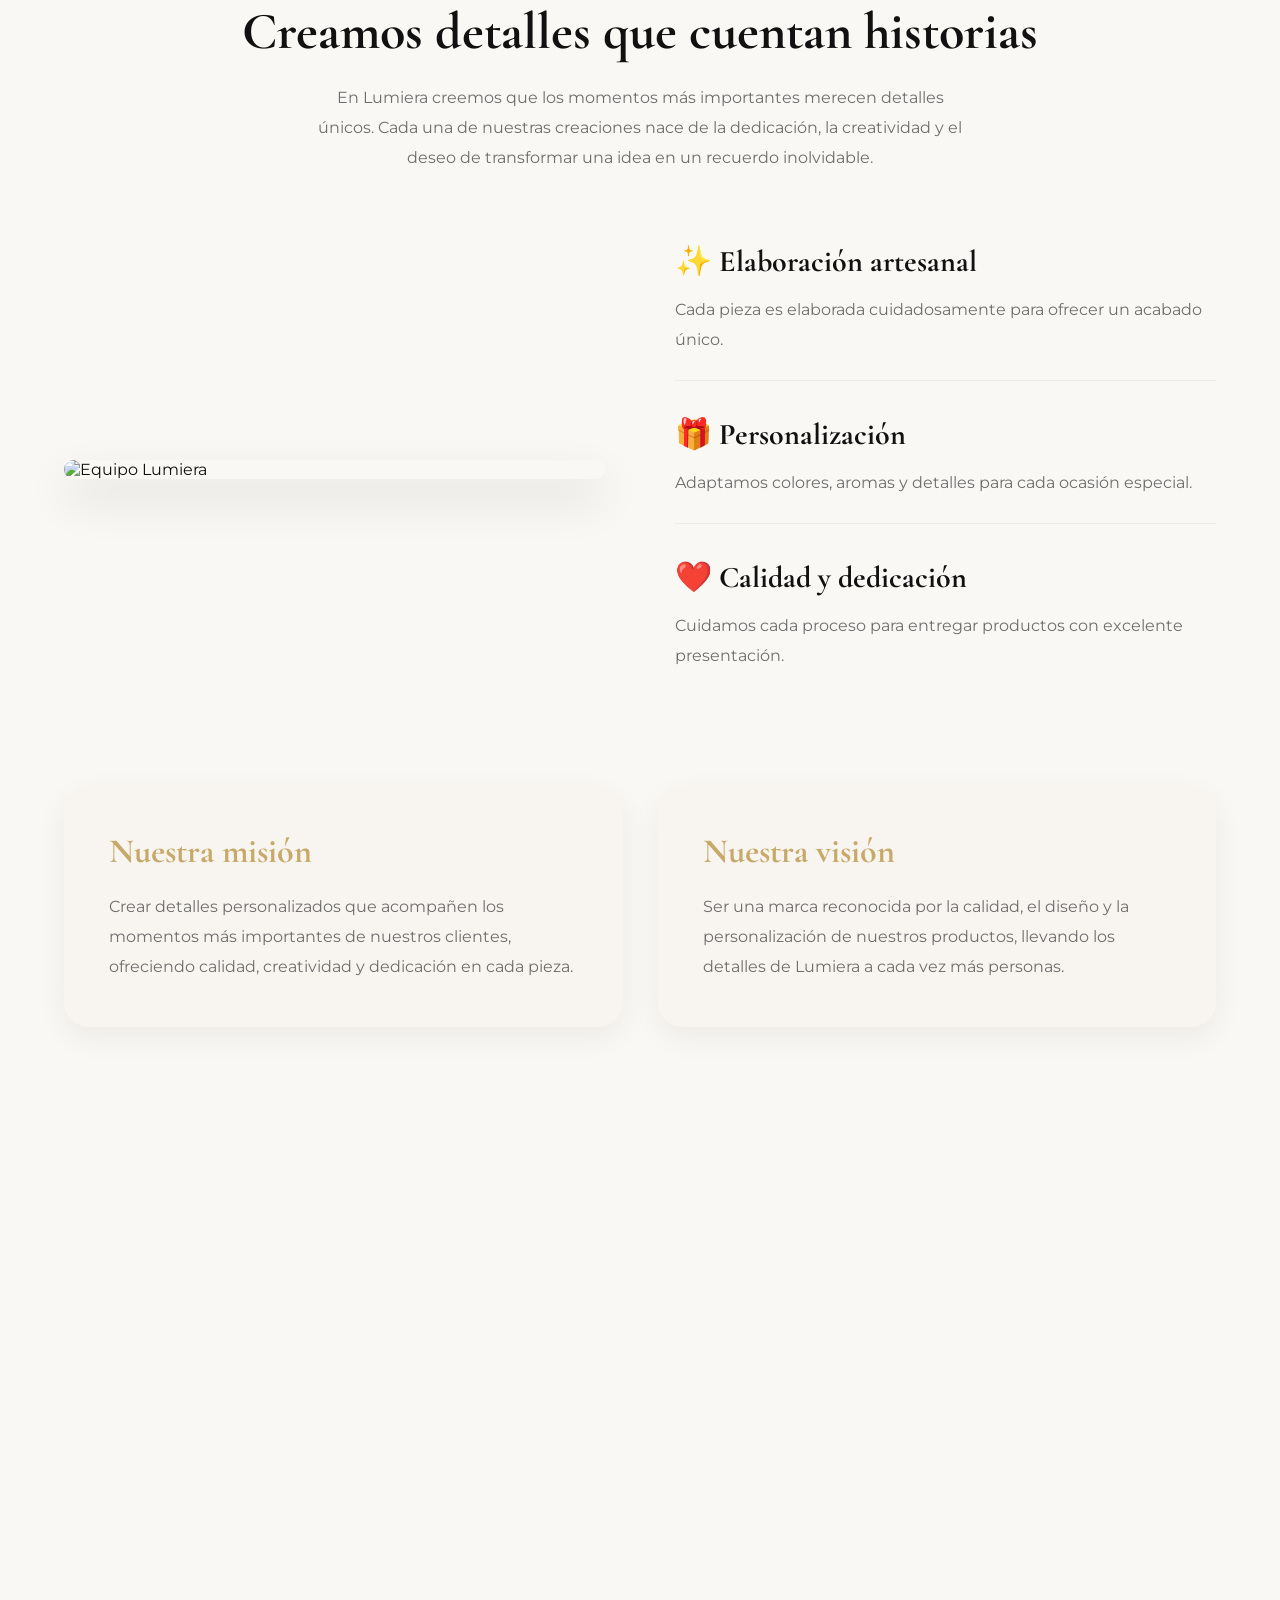
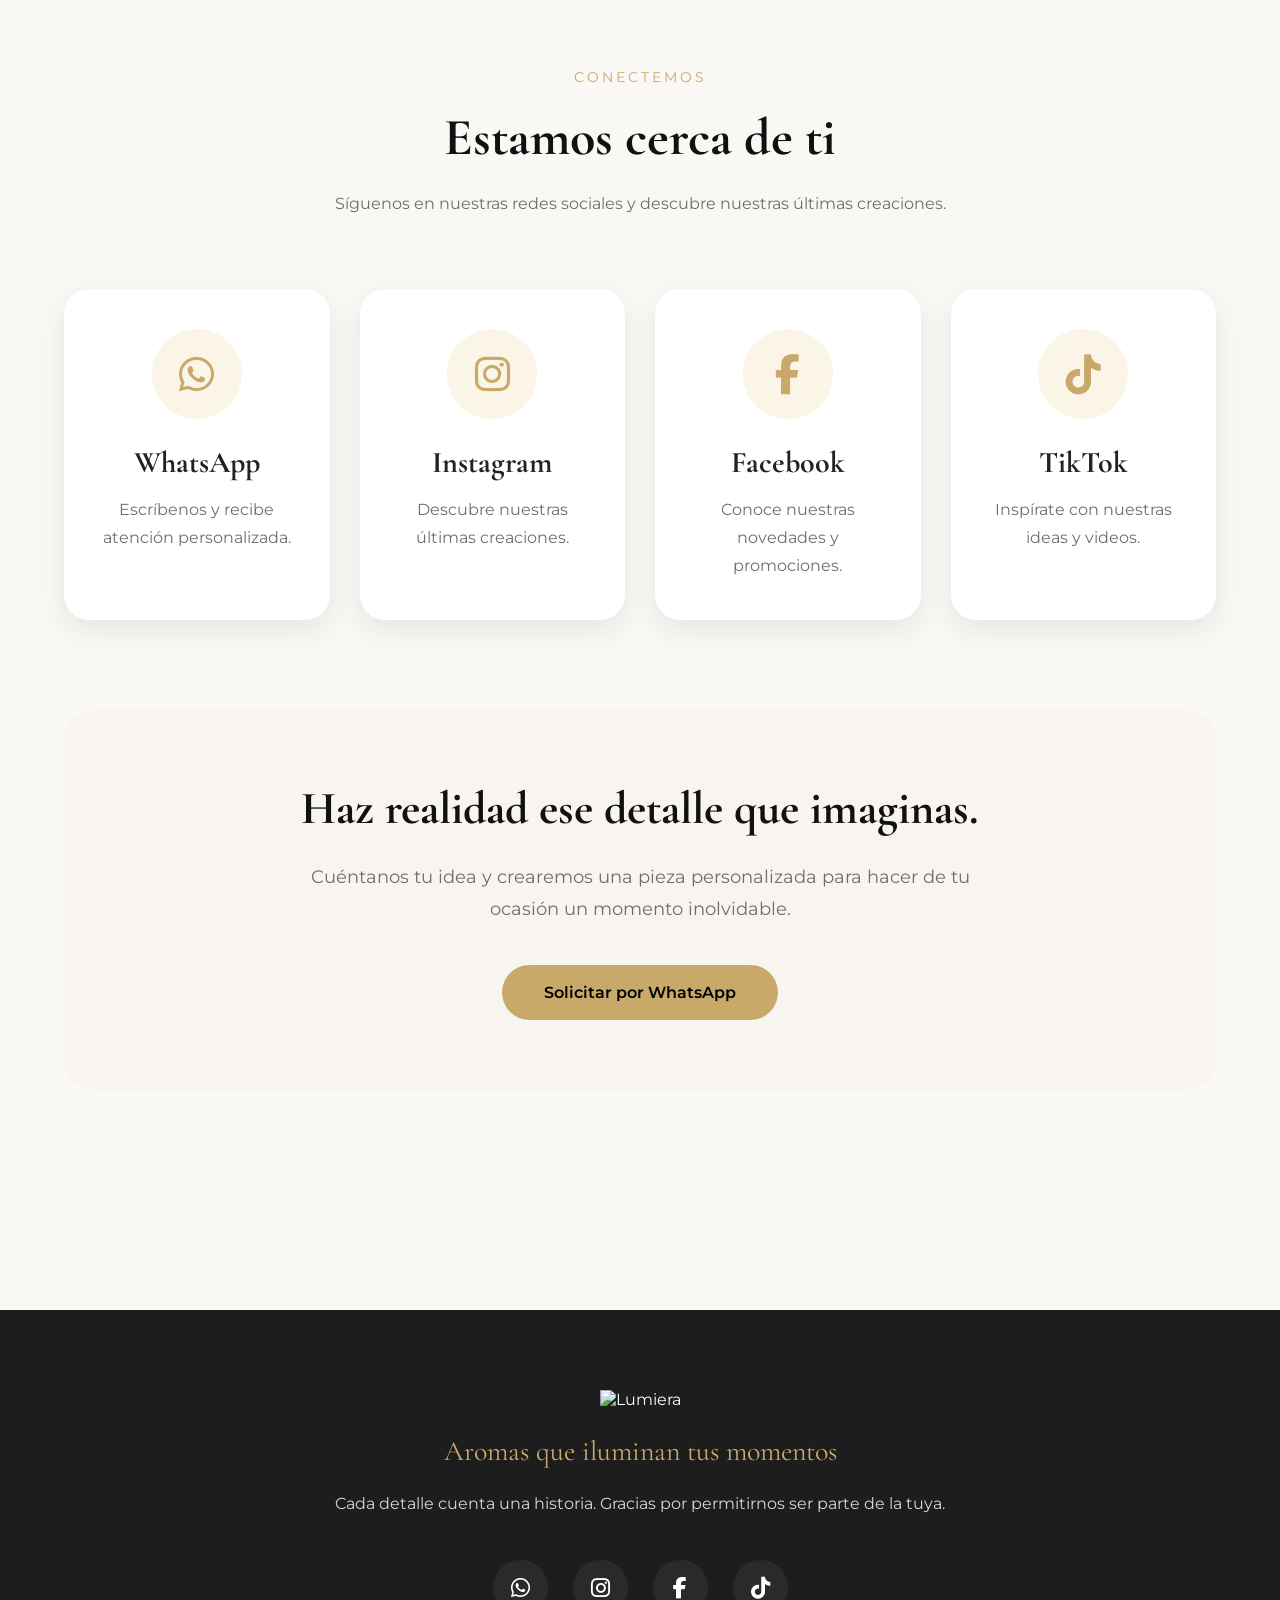
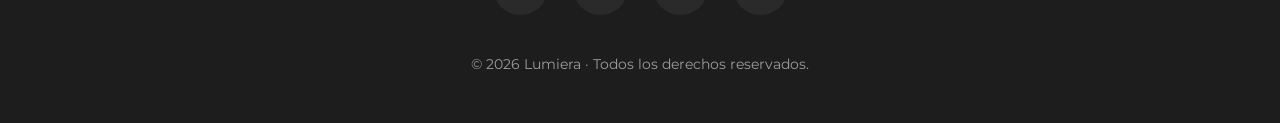
==== commit 3593b801: "Actualizar index.html" ====
--- a/index.html
+++ b/index.html
@@ -233,7 +233,7 @@
 
         <div class="nosotros-imagen">
 
-            <img src="img/equipo.jpg" alt="Equipo Lumiera">
+            <img src="img/equipo.JPG" alt="Equipo Lumiera">
 
         </div>
 
--- a/style.css
+++ b/style.css
@@ -1216,6 +1216,107 @@
     color:#9c9c9c;
 
 }
+
+/* =========================
+   NOSOTROS
+========================= */
+
+.nosotros{
+
+    width:90%;
+    max-width:1400px;
+    margin:120px auto;
+
+}
+
+.nosotros-contenido{
+
+    display:grid;
+    grid-template-columns:1fr 1fr;
+    gap:70px;
+    align-items:center;
+    margin-top:70px;
+
+}
+
+.nosotros-imagen img{
+
+    width:100%;
+    border-radius:25px;
+    display:block;
+    box-shadow:0 20px 45px rgba(0,0,0,.12);
+
+}
+
+.nosotros-texto{
+
+    display:flex;
+    flex-direction:column;
+    gap:35px;
+
+}
+
+.valor{
+
+    padding-bottom:25px;
+    border-bottom:1px solid #ececec;
+
+}
+
+.valor:last-child{
+
+    border-bottom:none;
+
+}
+
+.valor h3{
+
+    font-family:var(--fuente-titulo);
+    font-size:30px;
+    margin-bottom:15px;
+
+}
+
+.valor p{
+
+    color:var(--color-gris);
+    line-height:30px;
+
+}
+
+.mision-vision{
+
+    display:grid;
+    grid-template-columns:repeat(2,1fr);
+    gap:35px;
+    margin-top:90px;
+
+}
+
+.card-mision{
+
+    background:#F8F5F1;
+    padding:45px;
+    border-radius:25px;
+    box-shadow:0 10px 30px rgba(0,0,0,.06);
+
+}
+
+.card-mision h3{
+
+    font-family:var(--fuente-titulo);
+    font-size:34px;
+    margin-bottom:20px;
+    color:var(--color-dorado);
+
+}
+
+.card-mision p{
+
+    color:var(--color-gris);
+    line-height:30px;
+
+}
 /* ===== RESPONSIVE ===== */
 
 @media (max-width:900px){
@@ -1422,4 +1523,24 @@
     font-size:24px;
 
 }
-}
+
+/* NOSOTROS */
+
+.nosotros-contenido{
+
+    grid-template-columns:1fr;
+
+}
+
+.mision-vision{
+
+    grid-template-columns:1fr;
+
+}
+
+.valor h3{
+
+    font-size:26px;
+
+}
+}
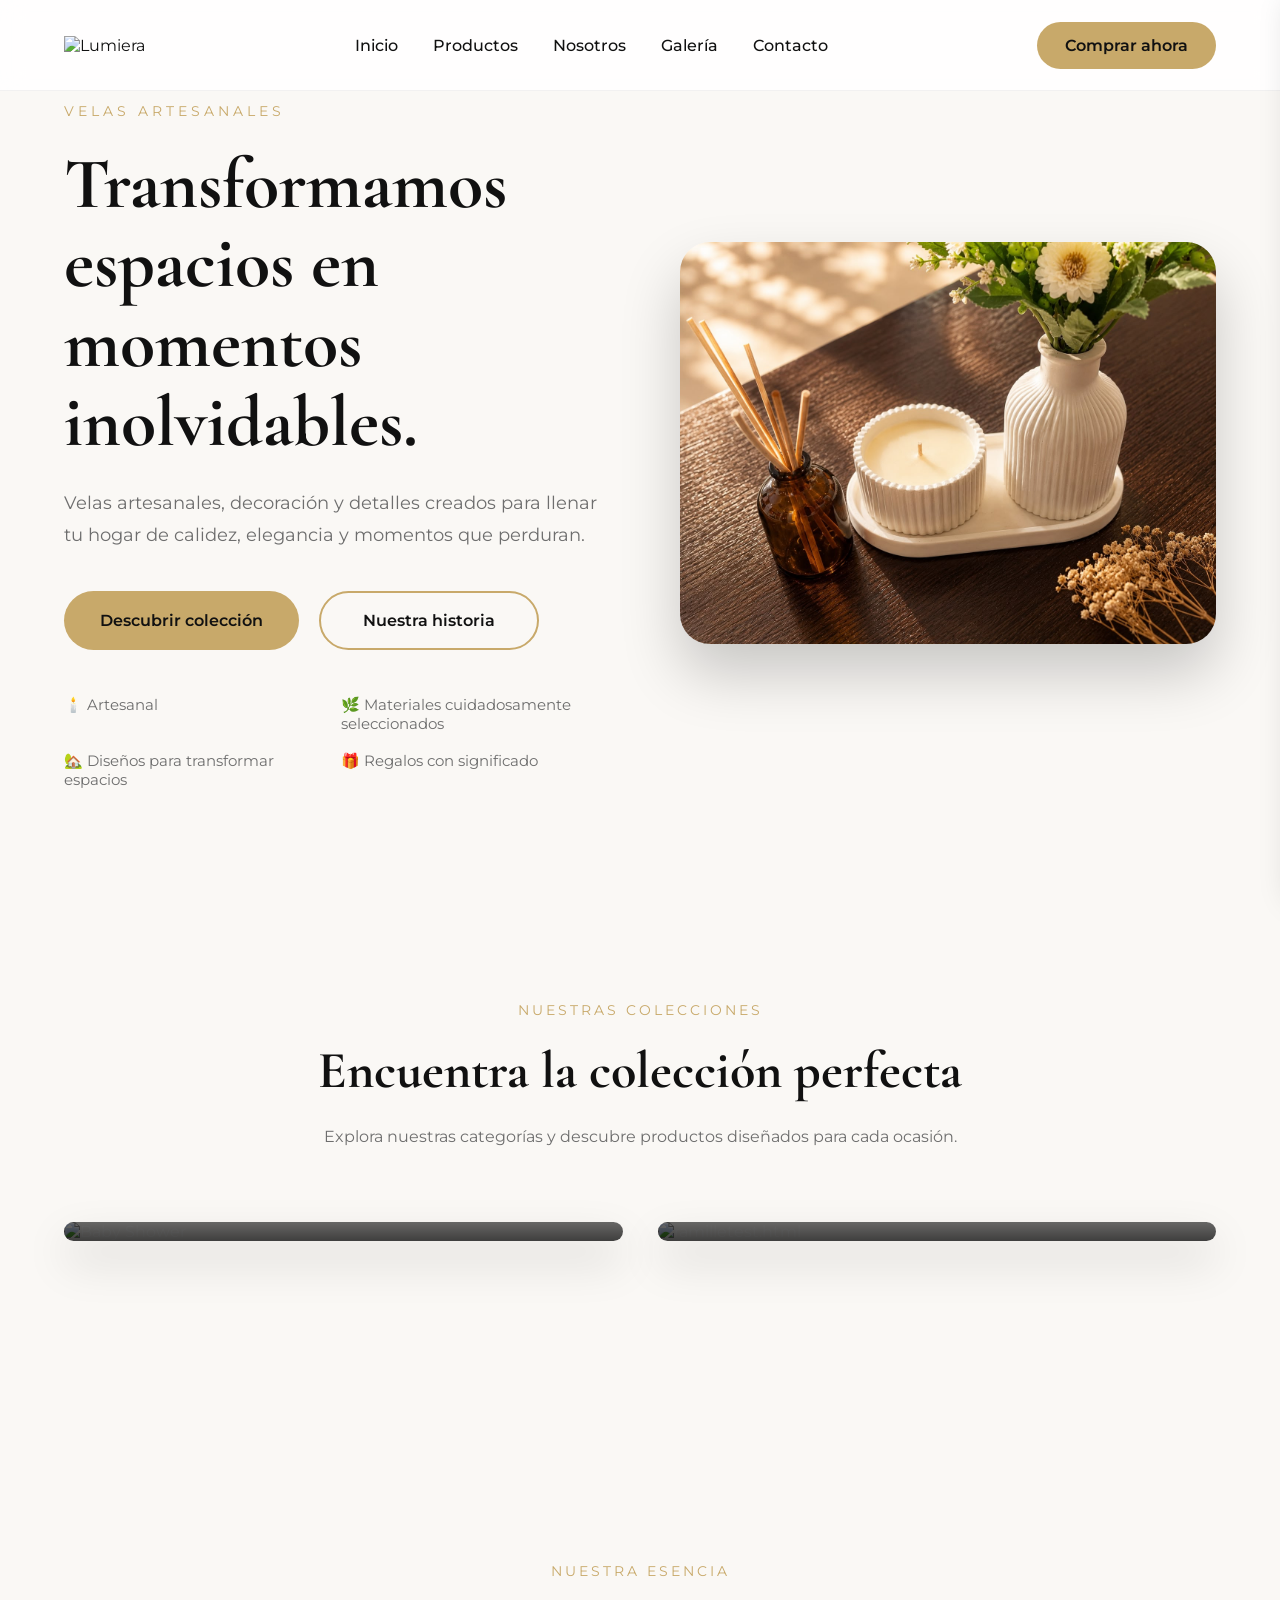
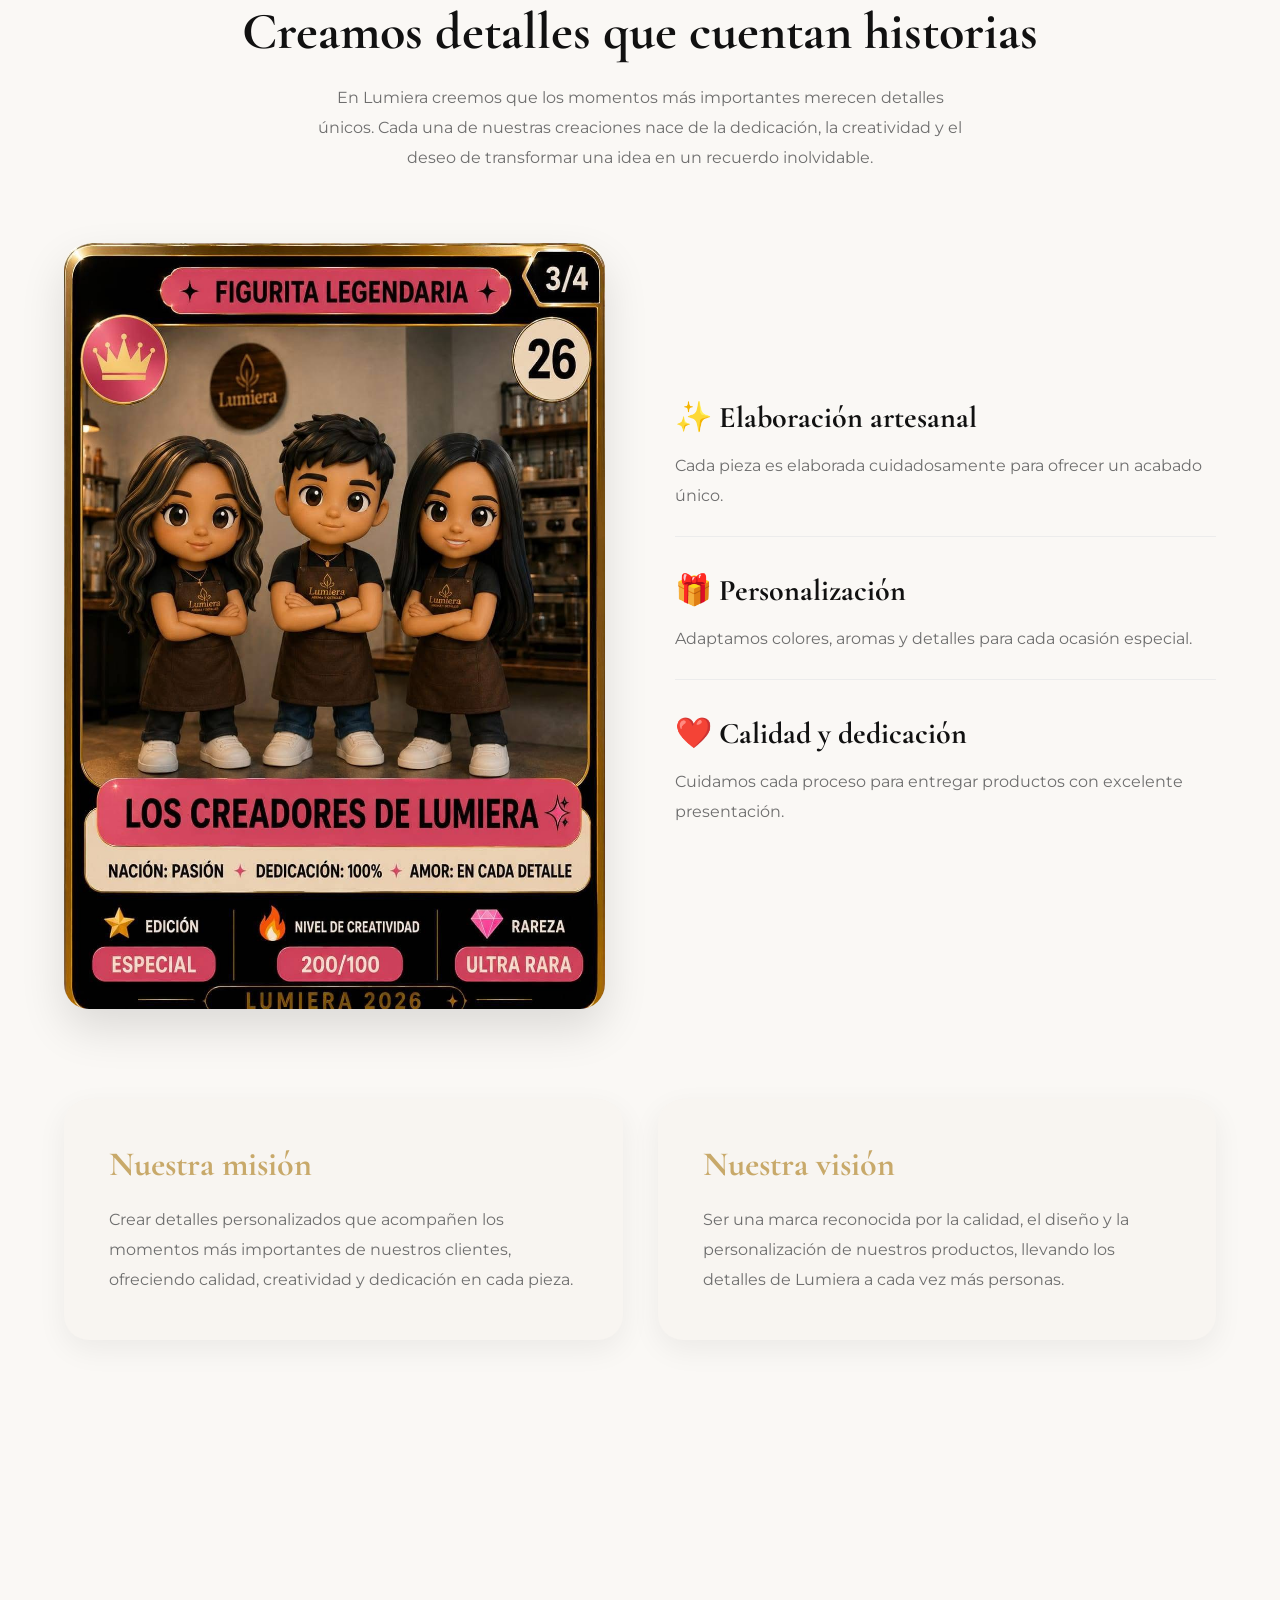
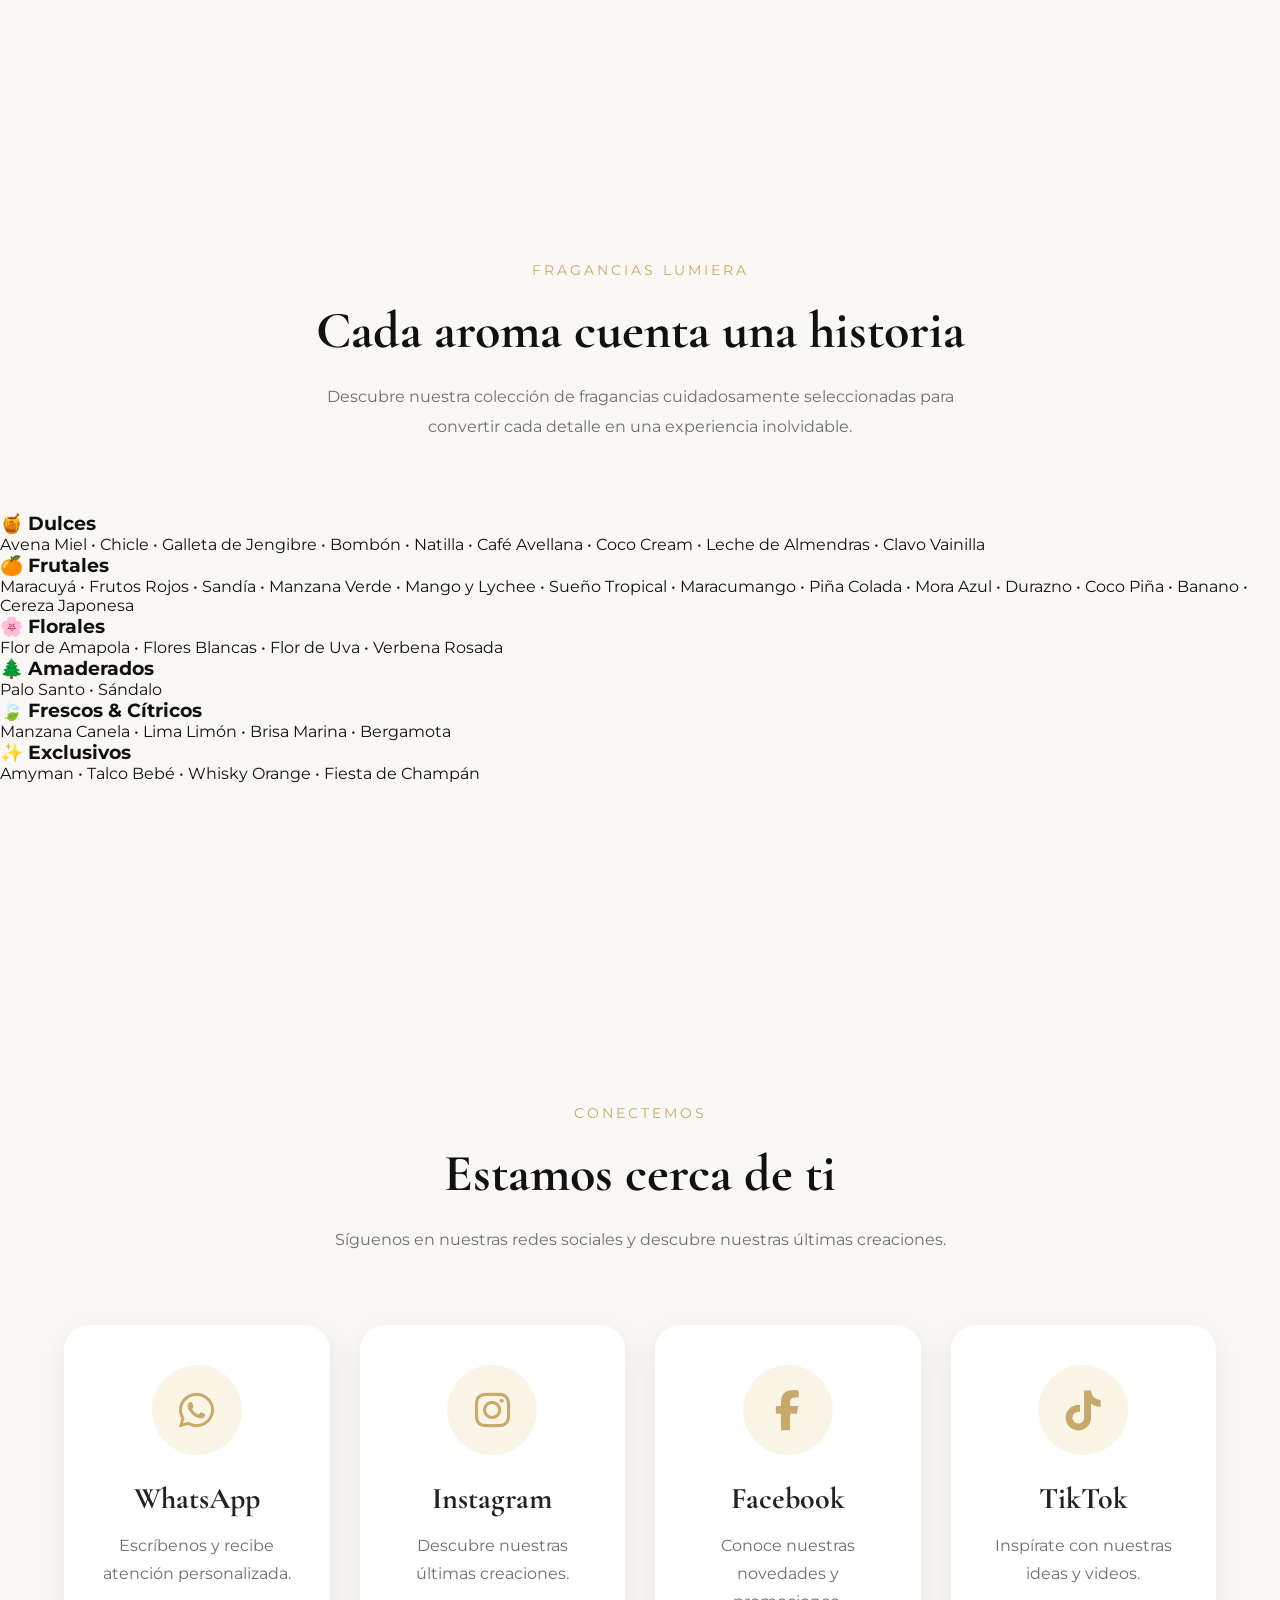
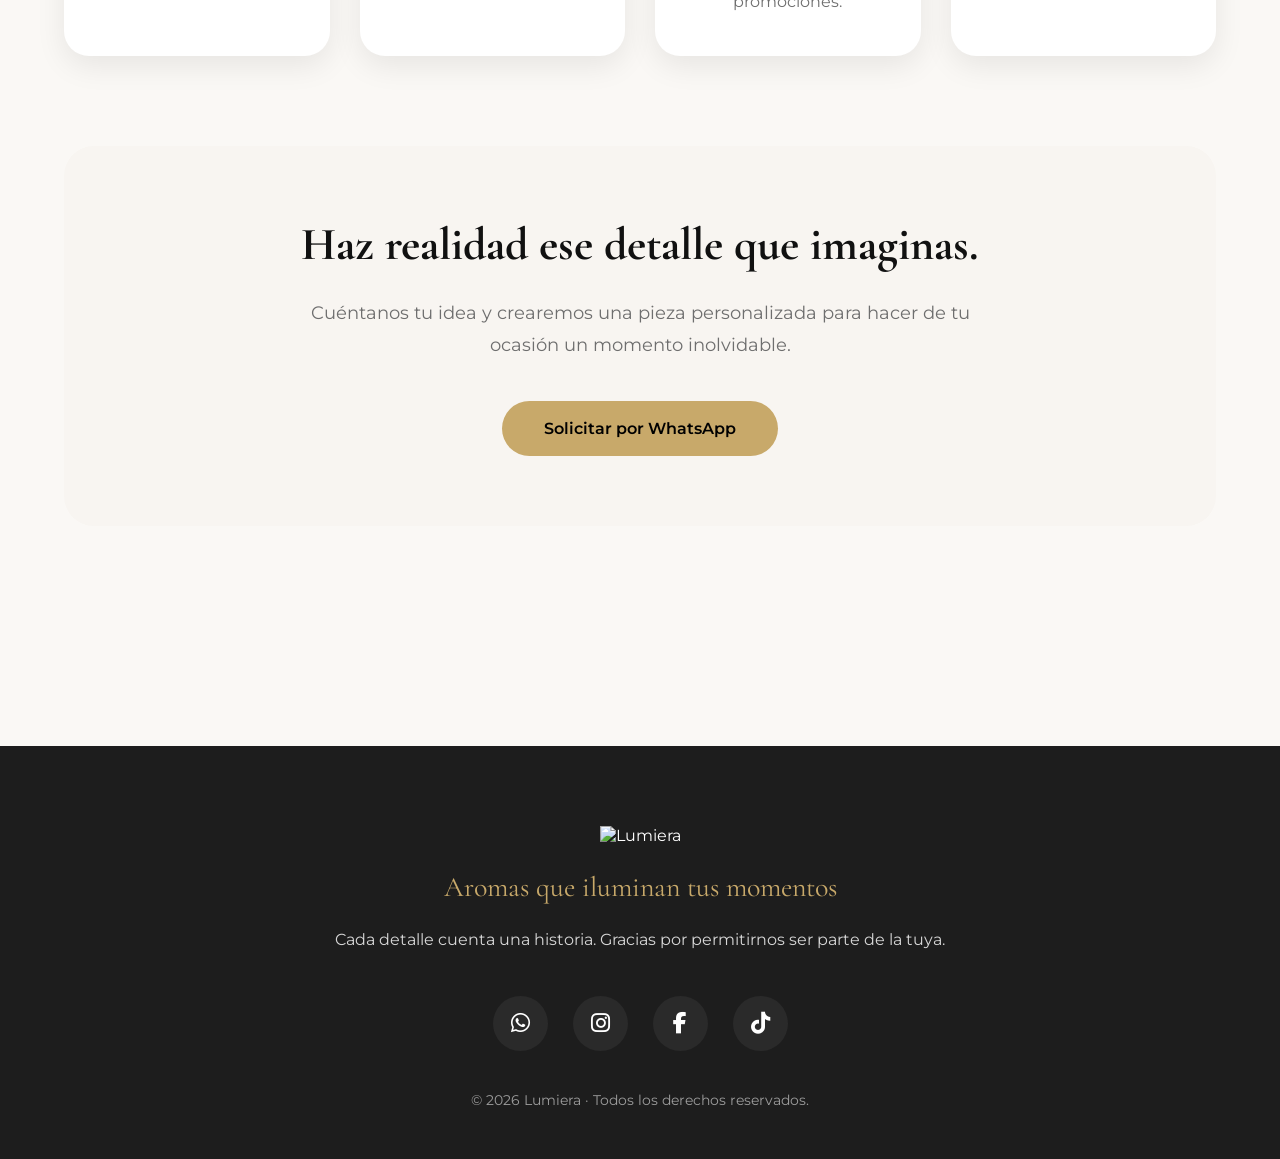
==== commit 8bac9ded: "Update index.html" ====
--- a/index.html
+++ b/index.html
@@ -191,17 +191,17 @@
 
         </a>
 
-        <!-- Cerámicas -->
-
-        <a href="ceramicas.html" class="card-coleccion">
-
-            <img src="img/ceramicas.jpg" alt="Cerámicas">
+         <!-- Ramilletes, Ramos y Bouquet -->
+
+        <a href="ramilletes.html" class="card-coleccion">
+
+            <img src="img/ramilletes-ramos-y-bouquet.jpg" alt="ramilletest.html">
 
             <div class="card-info">
 
-                <h3>Cerámicas</h3>
-
-                <p>Decoración artesanal para tu hogar.</p>
+                <h3>Ramilletes, Ramos y Bouquet</h3>
+
+                <p></p>Detalles que enamoran.</p>
 
             </div>
 
@@ -233,7 +233,7 @@
 
         <div class="nosotros-imagen">
 
-            <img src="img/equipo.JPG" alt="Equipo Lumiera">
+            <img src="img/equipo.jpg" alt="Equipo Lumiera">
 
         </div>
 
@@ -302,7 +302,90 @@
 <section id="galeria">
 
 </section>
-
+<!-- ==========================
+AROMAS
+========================== -->
+
+<section id="aromas" class="aromas">
+
+    <div class="titulo-seccion">
+
+        <span>FRAGANCIAS LUMIERA</span>
+
+        <h2>Cada aroma cuenta una historia</h2>
+
+        <p>
+            Descubre nuestra colección de fragancias cuidadosamente seleccionadas para convertir cada detalle en una experiencia inolvidable.
+        </p>
+
+    </div>
+
+    <div class="contenedor-aromas">
+
+        <div class="categoria-aroma">
+
+            <h3>🍯 Dulces</h3>
+
+            <p>
+                Avena Miel • Chicle • Galleta de Jengibre • Bombón • Natilla • Café Avellana • Coco Cream • Leche de Almendras • Clavo Vainilla
+            </p>
+
+        </div>
+
+        <div class="categoria-aroma">
+
+            <h3>🍊 Frutales</h3>
+
+            <p>
+                Maracuyá • Frutos Rojos • Sandía • Manzana Verde • Mango y Lychee • Sueño Tropical • Maracumango • Piña Colada • Mora Azul • Durazno • Coco Piña • Banano • Cereza Japonesa
+            </p>
+
+        </div>
+
+        <div class="categoria-aroma">
+
+            <h3>🌸 Florales</h3>
+
+            <p>
+                Flor de Amapola • Flores Blancas • Flor de Uva • Verbena Rosada
+            </p>
+
+        </div>
+
+        <div class="categoria-aroma">
+
+            <h3>🌲 Amaderados</h3>
+
+            <p>
+                Palo Santo • Sándalo
+            </p>
+
+        </div>
+
+        <div class="categoria-aroma">
+
+            <h3>🍃 Frescos & Cítricos</h3>
+
+            <p>
+                Manzana Canela • Lima Limón • Brisa Marina • Bergamota
+            </p>
+
+        </div>
+
+        <div class="categoria-aroma">
+
+            <h3>✨ Exclusivos</h3>
+
+            <p>
+                Amyman • Talco Bebé • Whisky Orange • Fiesta de Champán
+            </p>
+
+        </div>
+
+    </div>
+
+</section>
+    
 <!-- =========================
 CONTACTO
 ========================= -->
--- a/style.css
+++ b/style.css
@@ -1317,6 +1317,94 @@
     line-height:30px;
 
 }
+
+/*=========================
+GALERÍA DEL MODAL
+=========================*/
+
+.galeria-modal{
+
+    position:relative;
+
+}
+
+.galeria-modal img{
+
+    width:100%;
+    border-radius:20px;
+    display:block;
+
+}
+
+.flecha{
+
+    position:absolute;
+    top:50%;
+    transform:translateY(-50%);
+    width:48px;
+    height:48px;
+    border:none;
+    border-radius:50%;
+    background:rgba(255,255,255,.9);
+    cursor:pointer;
+    font-size:28px;
+    transition:.3s;
+    box-shadow:0 8px 20px rgba(0,0,0,.15);
+
+}
+
+.flecha:hover{
+
+    background:white;
+    transform:translateY(-50%) scale(1.08);
+
+}
+
+.flecha-izquierda{
+
+    left:18px;
+
+}
+
+.flecha-derecha{
+
+    right:18px;
+
+}
+
+.miniaturas{
+
+    display:flex;
+    justify-content:center;
+    gap:12px;
+    margin:20px 0 30px;
+    flex-wrap:wrap;
+
+}
+
+.miniaturas img{
+
+    width:70px;
+    height:70px;
+    object-fit:cover;
+    border-radius:12px;
+    cursor:pointer;
+    border:3px solid transparent;
+    transition:.3s;
+
+}
+
+.miniaturas img:hover{
+
+    transform:scale(1.08);
+
+}
+
+.miniaturas img.activa{
+
+    border-color:var(--color-dorado);
+
+}
 /* ===== RESPONSIVE ===== */
 
 @media (max-width:900px){
@@ -1478,6 +1566,21 @@
 
 }
 
+.flecha{
+
+    width:40px;
+    height:40px;
+    font-size:22px;
+
+}
+
+.miniaturas img{
+
+    width:60px;
+    height:60px;
+
+}
+
 /* CONTACTO */
 
 .redes-contacto{
@@ -1543,4 +1646,83 @@
     font-size:26px;
 
 }
-}
+
+.link-aromas{
+
+    display:block;
+    text-align:center;
+    margin:20px 0;
+    font-family:var(--fuente-secundaria);
+    font-size:15px;
+    color:var(--color-dorado);
+    text-decoration:none;
+    transition:.3s;
+
+}
+
+.link-aromas:hover{
+
+    letter-spacing:.5px;
+    color:#b48c45;
+
+}
+
+/*==============================
+FRAGANCIAS MODAL
+==============================*/
+
+.card-aromas{
+
+    display:block;
+    margin:25px 0;
+    padding:22px;
+    background:#F8F5F1;
+    border-radius:18px;
+    text-decoration:none;
+    text-align:center;
+    border:1px solid rgba(200,169,106,.25);
+    transition:.35s;
+
+}
+
+.card-aromas:hover{
+
+    transform:translateY(-3px);
+    box-shadow:0 10px 30px rgba(0,0,0,.08);
+
+}
+
+.titulo-aromas{
+
+    display:block;
+    font-family:var(--fuente-principal);
+    font-size:18px;
+    color:var(--color-dorado);
+    margin-bottom:10px;
+    font-weight:600;
+
+}
+
+.card-aromas p{
+
+    font-size:15px;
+    color:#666;
+    line-height:1.7;
+    margin-bottom:15px;
+
+}
+
+.explorar-aromas{
+
+    color:var(--color-dorado);
+    font-weight:600;
+    transition:.3s;
+
+}
+
+.card-aromas:hover .explorar-aromas{
+
+    letter-spacing:.5px;
+
+}
+}
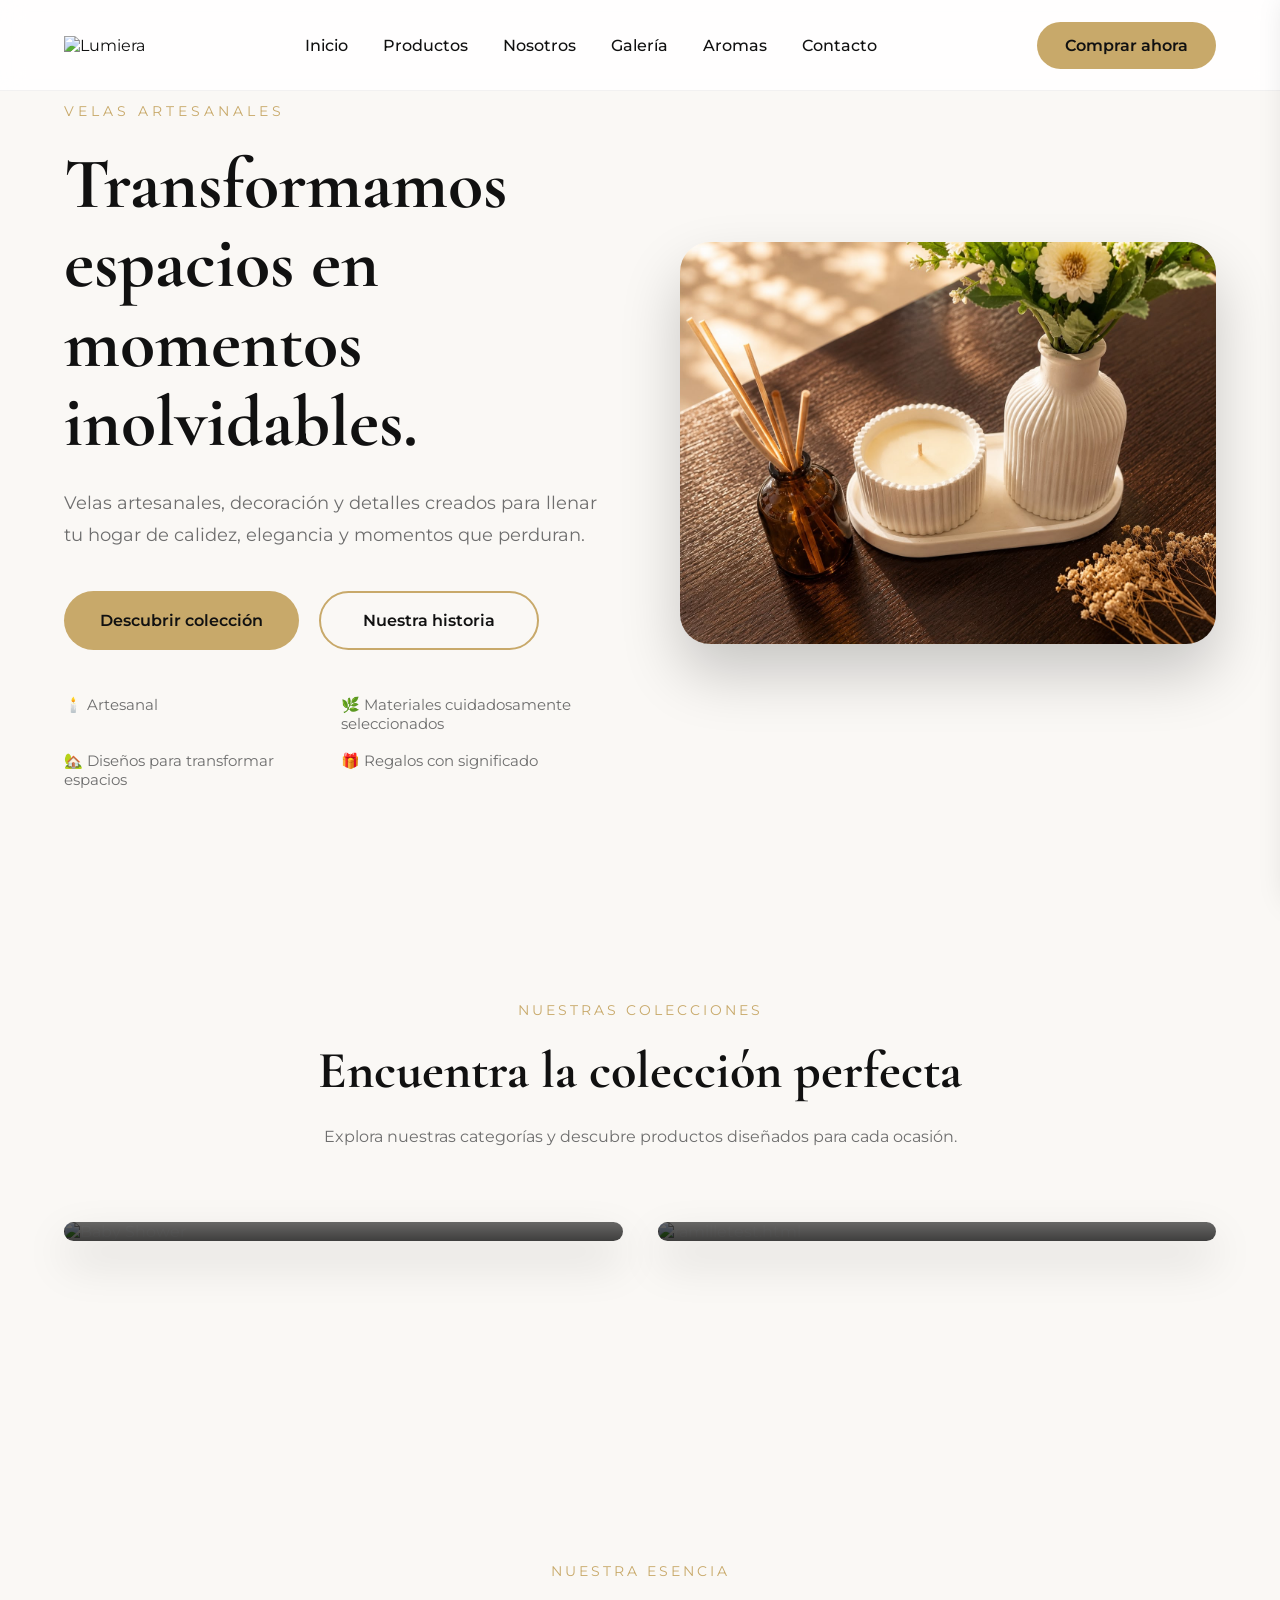
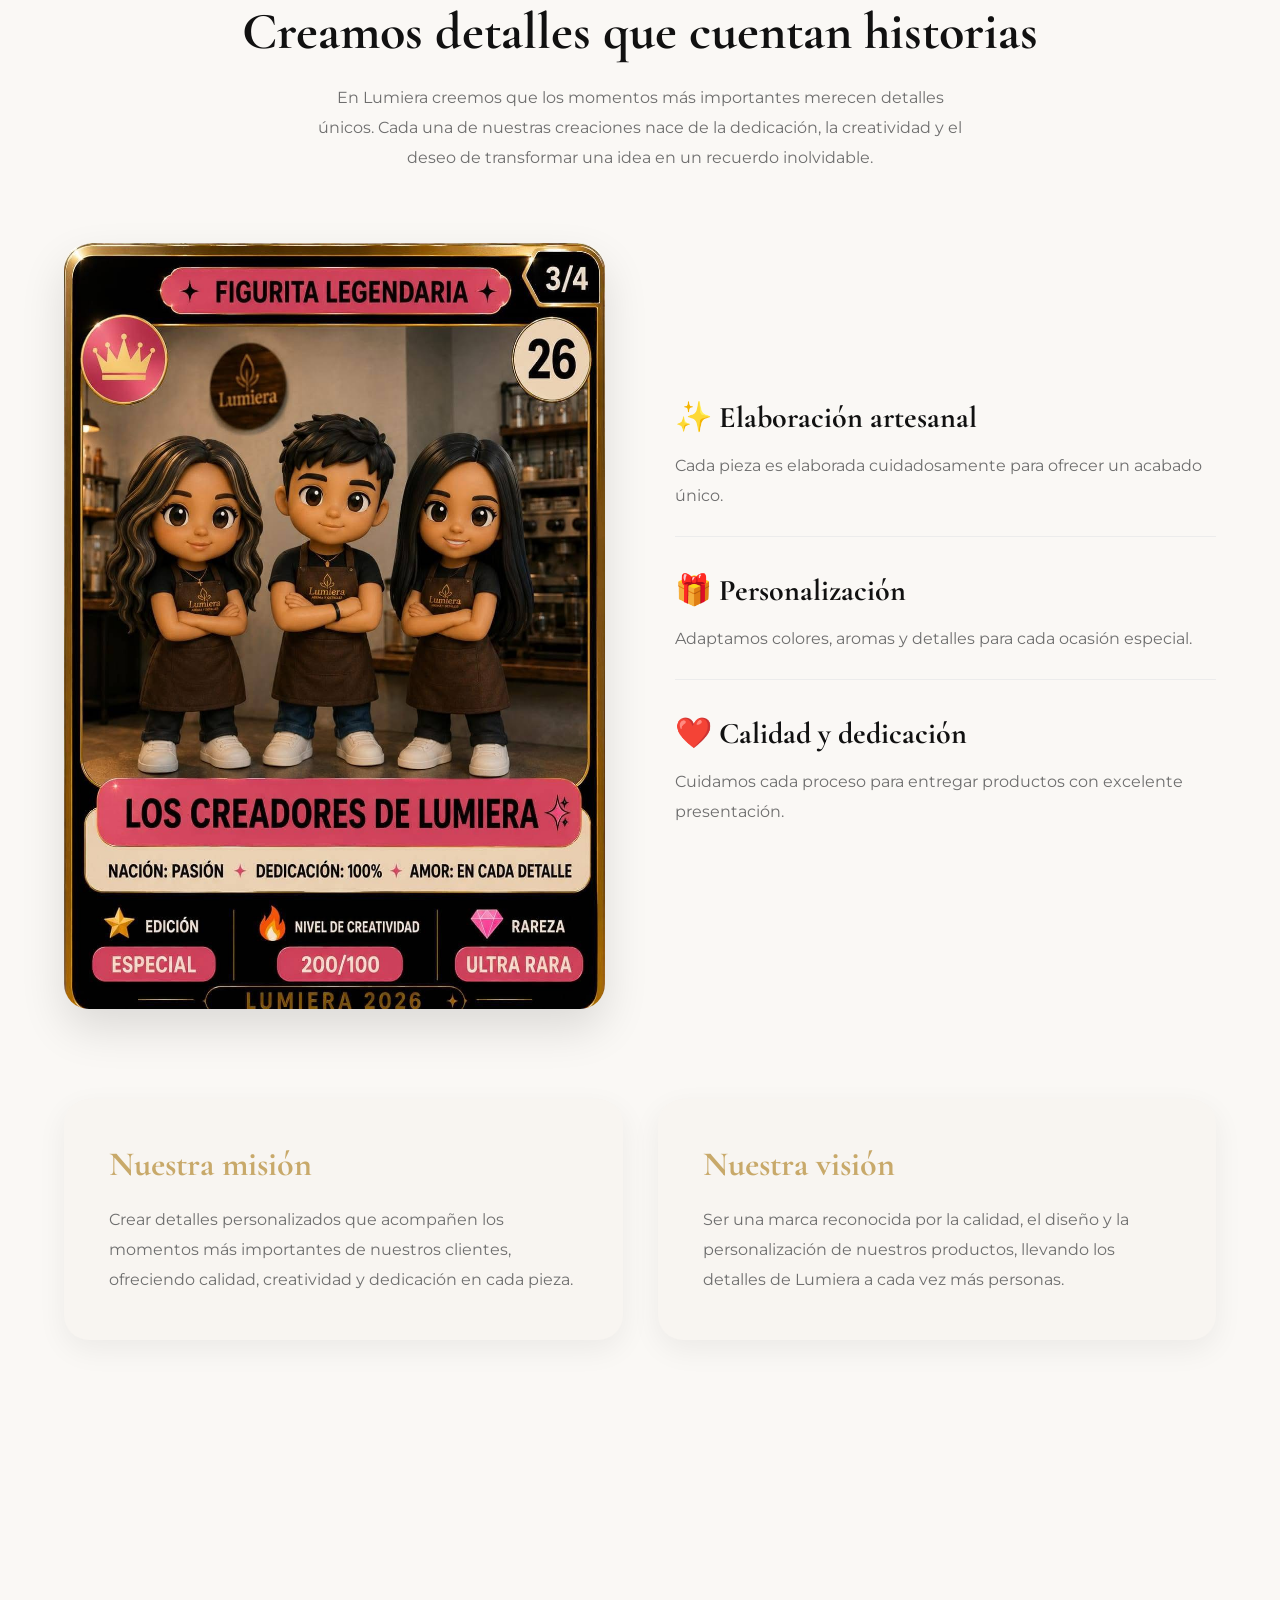
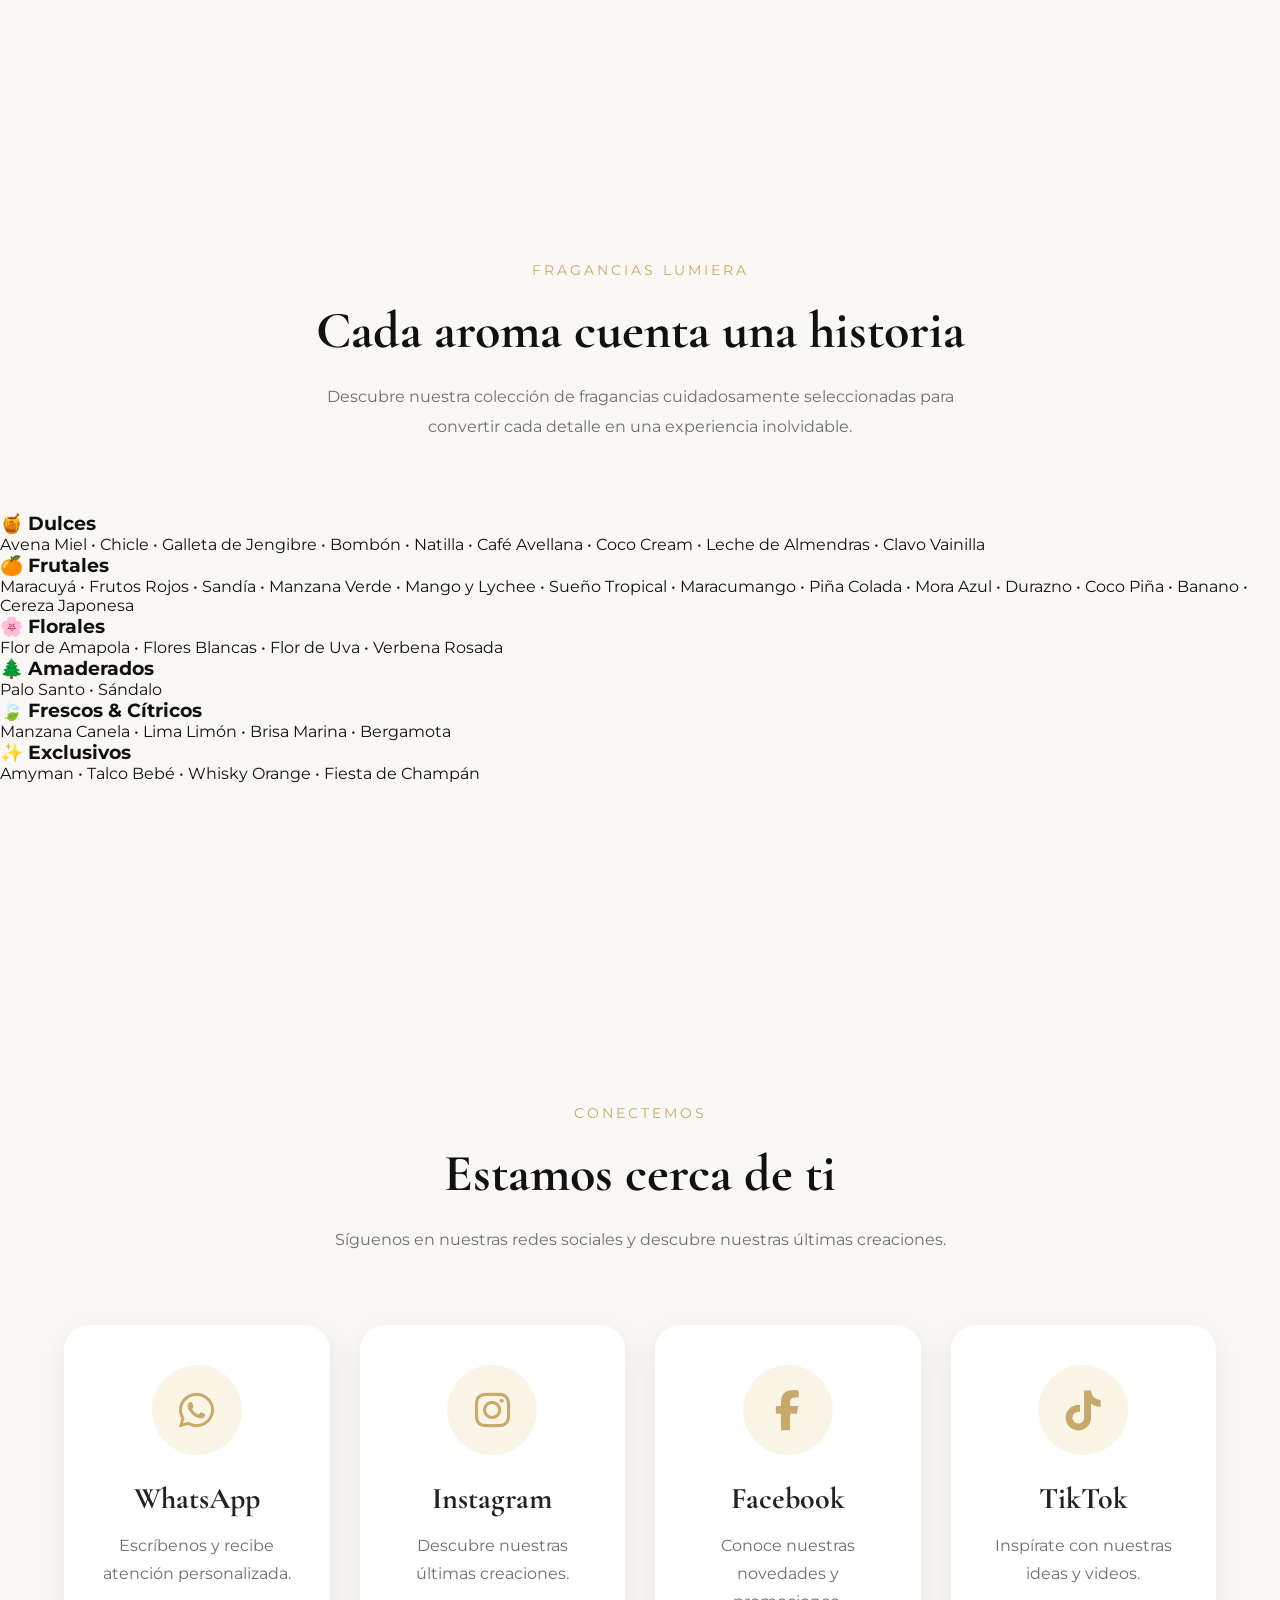
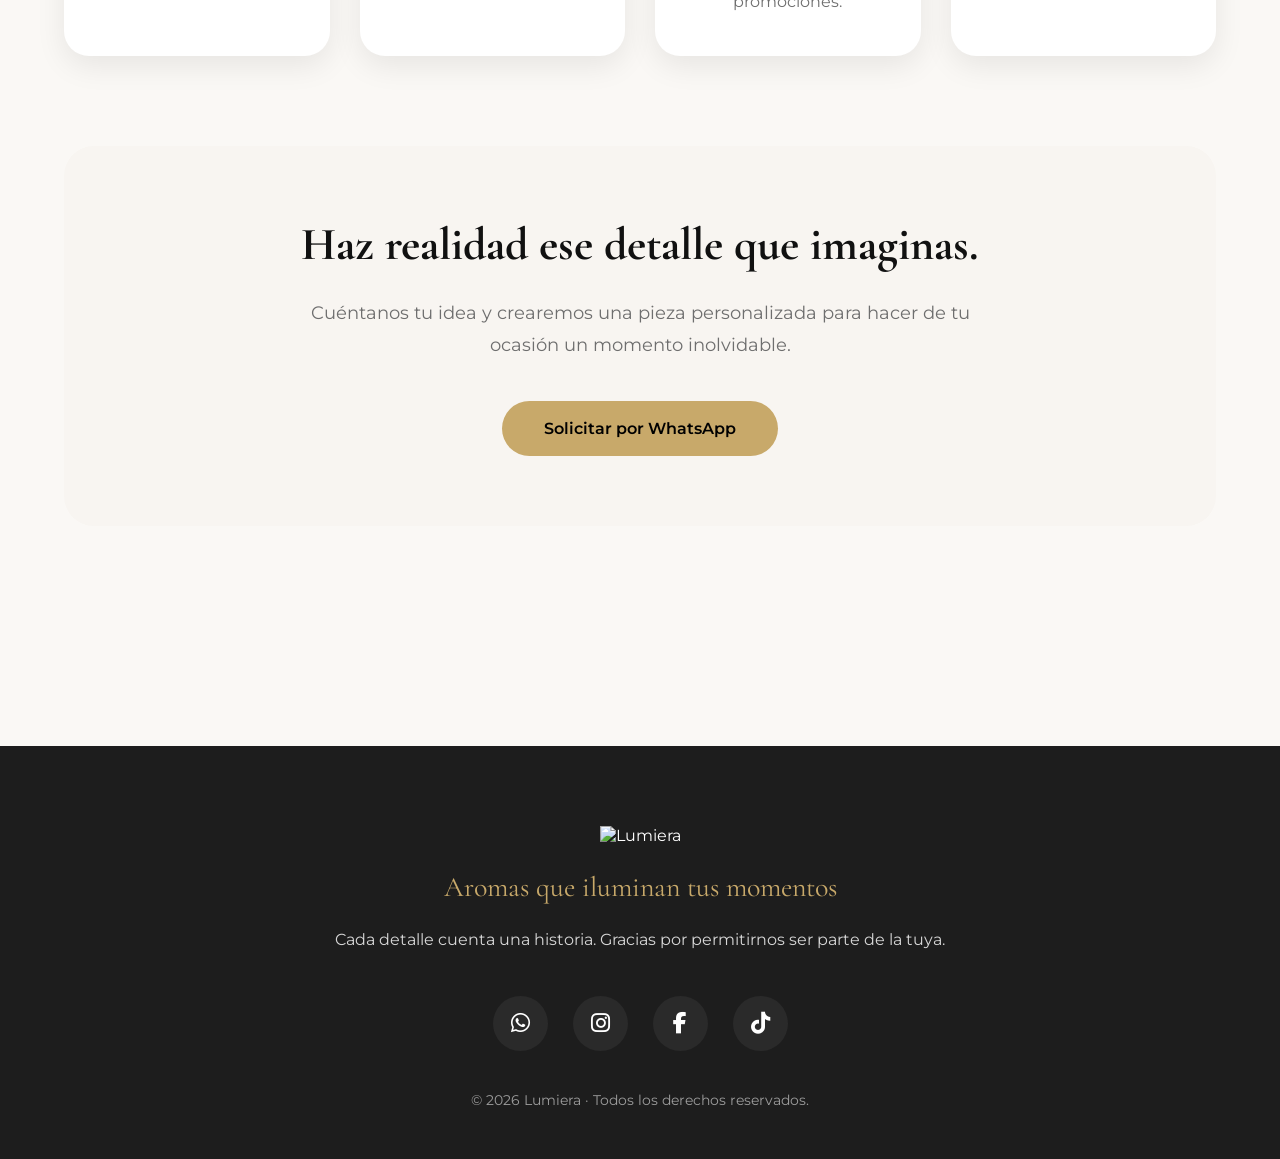
==== commit 13e22f97: "Add 'Aromas' link to navigation menu" ====
--- a/index.html
+++ b/index.html
@@ -49,6 +49,8 @@
         <li><a href="#nosotros">Nosotros</a></li>
 
         <li><a href="#galeria">Galería</a></li>
+
+        <li><a href="#aromas">Aromas</a></li>
 
         <li><a href="#contacto">Contacto</a></li>
 
--- a/style.css
+++ b/style.css
@@ -1725,4 +1725,69 @@
     letter-spacing:.5px;
 
 }
-}
+
+/*====================================
+AROMAS
+====================================*/
+
+.aromas{
+
+    padding:120px 8%;
+    background:#F8F5F1;
+
+}
+
+.contenedor-aromas{
+
+    max-width:1200px;
+    margin:60px auto 0;
+    display:grid;
+    grid-template-columns:repeat(2,1fr);
+    gap:30px;
+
+}
+
+.categoria-aroma{
+
+    background:#fff;
+    padding:30px;
+    border-radius:18px;
+    box-shadow:0 10px 30px rgba(0,0,0,.05);
+    transition:.35s;
+
+}
+
+.categoria-aroma:hover{
+
+    transform:translateY(-5px);
+    box-shadow:0 18px 40px rgba(0,0,0,.08);
+
+}
+
+.categoria-aroma h3{
+
+    font-family:var(--fuente-principal);
+    color:var(--color-dorado);
+    font-size:28px;
+    margin-bottom:18px;
+
+}
+
+.categoria-aroma p{
+
+    font-size:15px;
+    color:#666;
+    line-height:2;
+
+}
+
+@media(max-width:900px){
+
+    .contenedor-aromas{
+
+        grid-template-columns:1fr;
+
+    }
+
+}
+}
